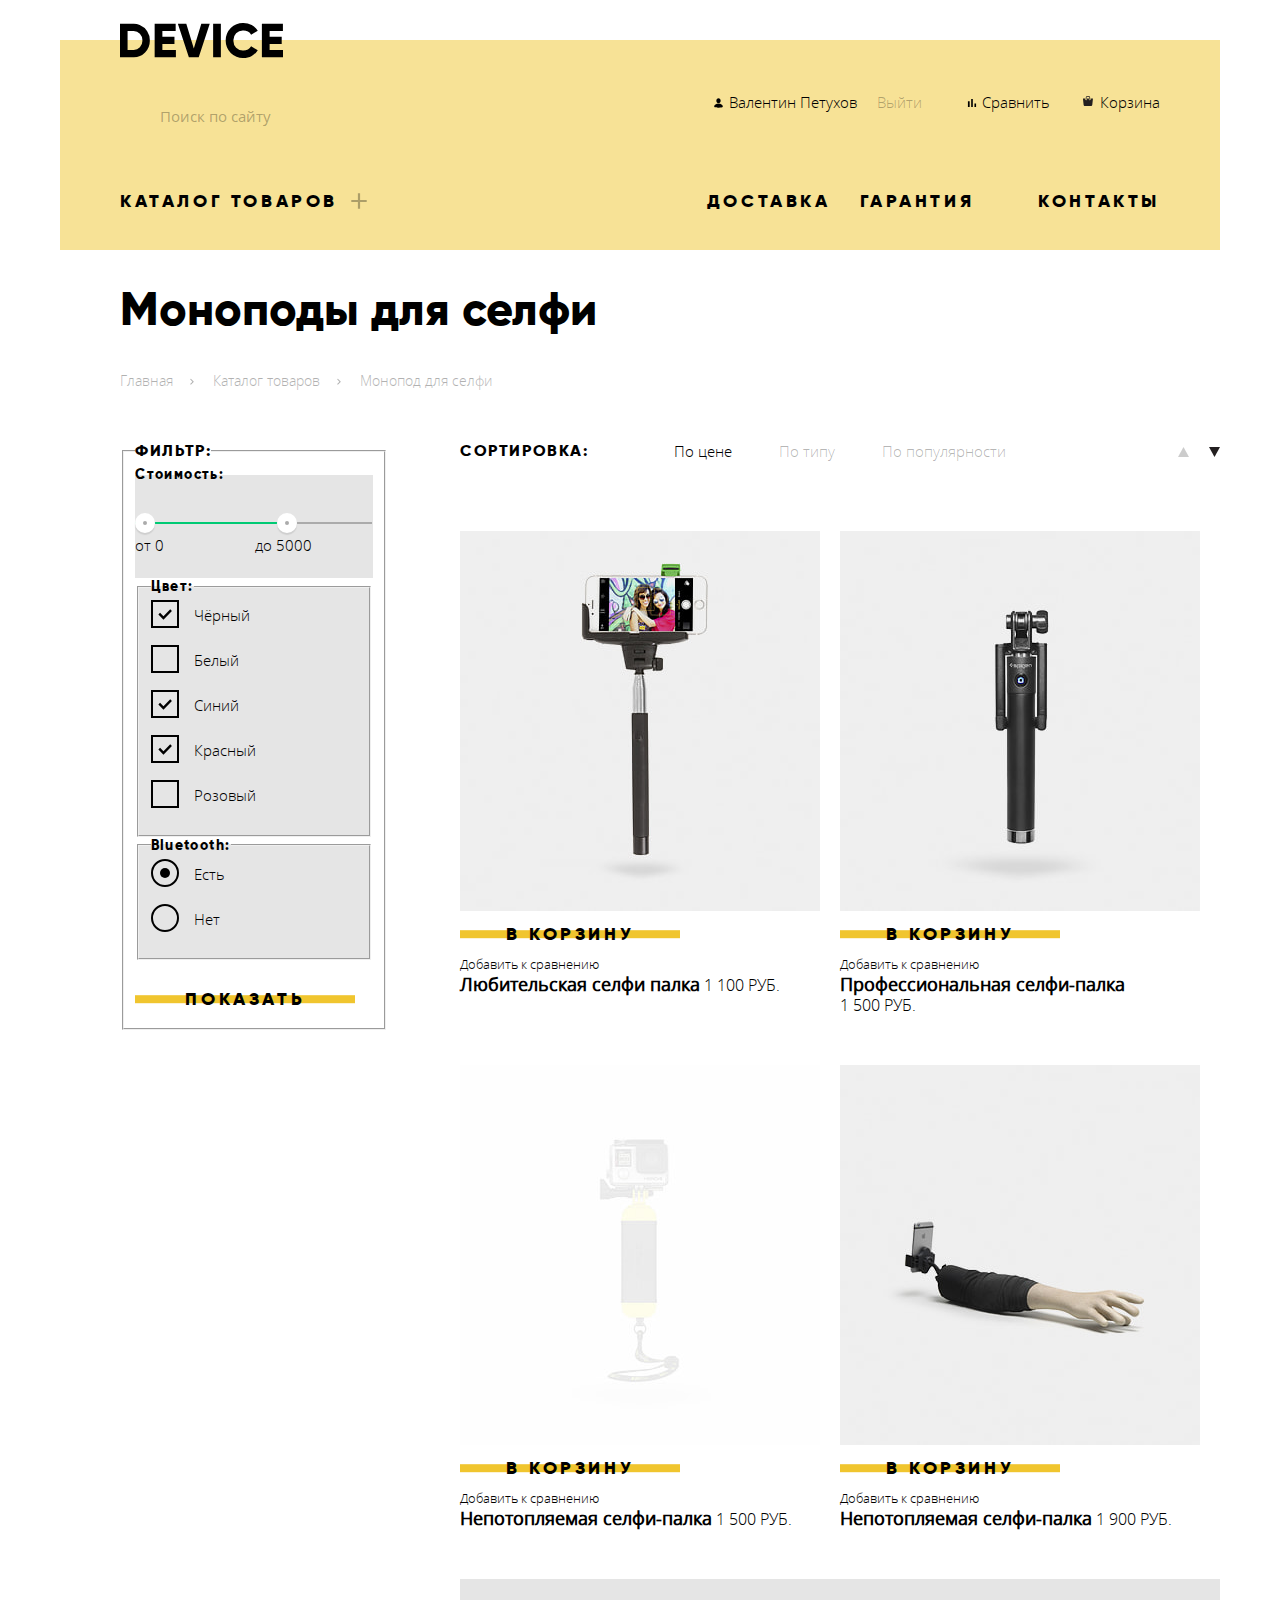
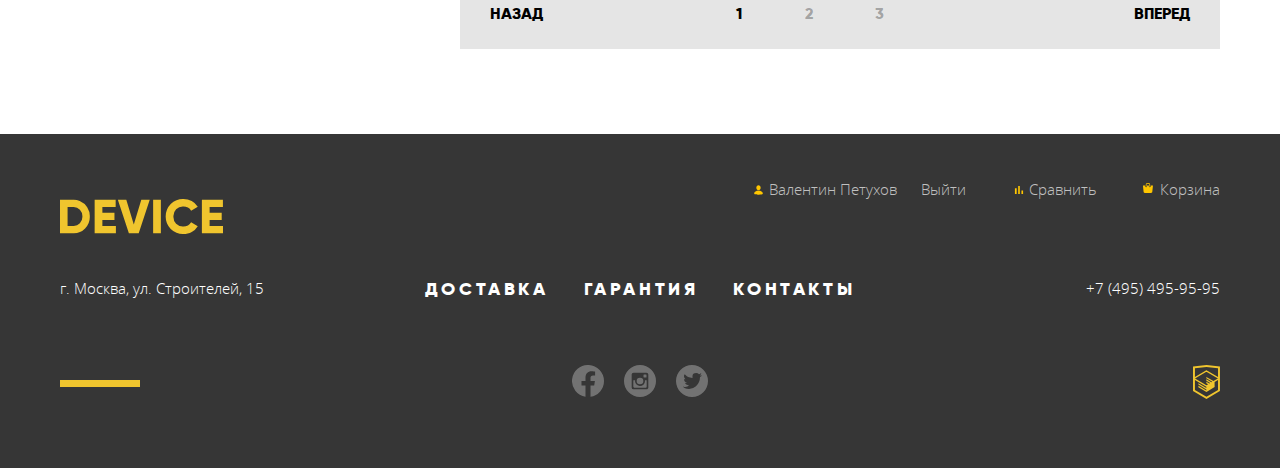
==== catalog.html @ c9b3797d "Добавлены классы для стилизации, в футер добавил имя пользователя" ====
<!DOCTYPE html>
<html class="page" lang="ru">
  <head>
    <meta charset="utf-8">
    <title>HTML Academy: Девайс</title>
    <link rel="icon" href="favicon.ico">
    <link rel="icon" href="img/icon/favicon.svg" type="image/x-icon">
    <link rel="stylesheet" href="css/normalize.css">
    <link rel="stylesheet" href="css/style.css">
  </head>
  <body class="page__body">
    <header class="page-header container">
      <nav class="main-nav__wrapper main-nav__wrapper--catalog">
        <a class="logo" href="index.html">
          <svg class="svg-logo" width="163" height="35" fill="none" xmlns="http://www.w3.org/2000/svg">
            <g clip-path="url(#clip0)">
              <path fill-rule="evenodd" clip-rule="evenodd" d="M-.15.7v33.6h13.53a15.72 15.72 0 0011.72-4.82 16.46 16.46 0 004.71-11.98A16.46 16.46 0 0019.75 1.88 15.72 15.72 0 0013.38.7H-.15zm7.73 26.21V8.09h5.8a8.65 8.65 0 016.5 2.57 9.4 9.4 0 012.5 6.84 9.4 9.4 0 01-2.5 6.84 8.64 8.64 0 01-6.5 2.57h-5.8zm34.8-5.95h12.08v-7.3H42.38V8.09h13.29V.7H34.65v33.6H55.9v-7.39H42.38v-5.95zM78.72 34.3L89.74.7H81.3l-7.5 24.72L66.3.7h-8.45l11.02 33.6h9.85zm14.4 0h7.74V.7h-7.73v33.6zm38.62-1.41a15.5 15.5 0 006.04-5.7l-6.67-3.83a7.48 7.48 0 01-3.16 3.02 9.87 9.87 0 01-4.67 1.1 9.6 9.6 0 01-7.17-2.73 9.91 9.91 0 01-2.69-7.25 9.93 9.93 0 012.69-7.25 9.6 9.6 0 017.17-2.74 9.9 9.9 0 014.64 1.08 7.59 7.59 0 013.2 3.05l6.66-3.84a15.87 15.87 0 00-6.09-5.69 17.42 17.42 0 00-8.4-2.08 17.12 17.12 0 00-17.6 17.47 17.12 17.12 0 0017.59 17.47c2.95.03 5.86-.69 8.46-2.08zm17.88-11.93h12.08v-7.3h-12.08V8.09h13.29V.7h-21.03v33.6h21.27v-7.39h-13.53v-5.95z" fill="#000"/>
            </g>
            <defs>
              <clipPath id="clip0">
                <path fill="#fff" d="M0 0h163v35H0z"/>
              </clipPath>
            </defs>
          </svg>
        </a>
        <div class="site-navigation">
          <div class="site-navigation__wrapper">
            <form class="search-form" action="https://echo.htmlacademy.ru" method="post">
              <label>
                <span class="visually-hidden">Поиск</span>
                <input class="search-form__input" type="search" name="search" placeholder="Поиск по&nbsp;сайту">
              </label>
              <button class="btn-search" type="submit">Найти</button>
            </form>
            <ul class="menu">
              <li class="menu__item">
                <a class="menu__link link-user" href="#">Валентин Петухов</a>
              </li>
              <li class="menu__item">
                <a class="menu__link link-out" href="#">Выйти</a>
              </li>
              <li class="menu__item">
                <a class="menu__link link-compare" href="#">Сравнить</a>
              </li>
              <li class="menu__item">
                <a class="menu__link link-cart" href="#">Корзина</a>
              </li>
            </ul>
          </div>
          <ul class="nav-menu">
            <li class="nav-menu__item">
              <a class="nav-menu__link link-catalog" href="#">Каталог товаров</a>
              <div class="catalog-menu__submenu">
                <ul class="catalog-menu">
                  <li class="catalog-menu__item">
                    <a class="catalog-menu__link" href="#">Вирутальная реальность</a>
                  </li>
                  <li class="catalog-menu__item">
                    <a class="catalog-menu__link" href="#">Моноподы для селфи</a>
                  </li>
                  <li class="catalog-menu__item">
                    <a class="catalog-menu__link" href="#">Экшн-камеры</a>
                  </li>
                </ul>
                <ul class="catalog-menu">
                  <li class="catalog-menu__item">
                    <a class="catalog-menu__link" href="#">Фитнес браслеты</a>
                  </li>
                  <li class="catalog-menu__item">
                    <a class="catalog-menu__link" href="#">Умные часы</a>
                  </li>
                </ul>
                <ul class="catalog-menu">
                  <li class="catalog-menu__item">
                    <a class="catalog-menu__link" href="#">Квадрокоптер</a>
                  </li>
                </ul>
              </div>
            </li>
            <li class="nav-menu__item">
              <a class="nav-menu__link" href="#">Доставка</a>
            </li>
            <li class="nav-menu__item">
              <a class="nav-menu__link link-guarantees" href="#">Гарантия</a>
            </li>
            <li class="nav-menu__item">
              <a class="nav-menu__link link-contact" href="#">Контакты</a>
            </li>
          </ul>
        </div>
      </nav>
    </header>

    <main class="container page__catalog">
      <h1 class="product-title">Моноподы для селфи</h1>
      <ul class="breadcrumbs">
          <li class="breadcrumbs__item">
            <a class="breadcrumbs__link" href="index.html">Главная</a>
          </li>
          <li class="breadcrumbs__item">
            <a class="breadcrumbs__link" href="#">Каталог товаров</a>
          </li>
          <li class="breadcrumbs__item">
            <a class="breadcrumbs__link breadcrumbs-current" href="#">Монопод для селфи</a>
          </li>
        </ul>
      <form class="filters" action="https://echo.htmlacademy.ru" method="post">
          <fieldset class="filter">
            <legend class="filter__title">Фильтр:</legend>
            <fieldset class="filter__cost">
              <legend class="filter__title-sort">Стоимость:</legend>
              <div class="range-filter">
                <div class="range-controls">
                  <div class="scale">
                    <div class="bar" style="width: 66%;margin-left: 0"></div>
                  </div>
                  <div class="toggle toggle-min" tabindex="0" style="left: 0"></div>
                  <div class="toggle toggle-max" tabindex="0" style="left: 60%"></div>
                </div>
                <div class="price-controls">
                  <label class="min-price">от 0</label>
                  <label class="max-price">до 5000</label>
                </div>
              </div>
            </fieldset>
            <fieldset class="filter__color">
              <legend class="filter__title-sort">Цвет:</legend>
              <p class="filter__item-list">
                <input class="visually-hidden filter-input-checkbox filter-input"
                type="checkbox" id="color1" name="black" checked>
                <label class="filter__item" for="color1">Чёрный</label>
              </p>
              <p class="filter__item-list">
                <input class="visually-hidden filter-input-checkbox filter-input"
                type="checkbox" id="color2" name="white">
                <label class="filter__item" for="color2">Белый</label>
              </p>
              <p class="filter__item-list">
                <input class="visually-hidden filter-input-checkbox filter-input"
                type="checkbox" id="color3" name="blue" checked>
                <label class="filter__item" for="color3">Синий</label>
              </p>
              <p class="filter__item-list">
                <input class="visually-hidden filter-input-checkbox filter-input"
                type="checkbox" id="color4" name="red" checked>
                <label class="filter__item" for="color4">Красный</label>
              </p>
              <p class="filter__item-list">
                <input class="visually-hidden filter-input-checkbox filter-input"
                type="checkbox" id="color5" name="pink">
                <label class="filter__item" for="color5">Розовый</label>
              </p>
            </fieldset>
            <fieldset class="filter__bt">
              <legend class="filter__title-sort">Bluetooth:</legend>
              <p class="filter__item-list">
                <input class="visually-hidden filter-input-radio filter-input"
                type="radio" id="b-yes" value="bluetooth-yes" name="filter-bluetooth" checked>
                <label class="filter__item" for="b-yes">Есть</label>
              </p>
              <p class="filter__item-list">
                <input class="visually-hidden filter-input-radio filter-input"
                type="radio" id="b-no" value="bluetooth-тщ" name="filter-bluetooth">
                <label class="filter__item" for="b-no">Нет</label>
              </p>
            </fieldset>
            <button class="link link--btn-filter" type="submit">Показать</button>
          </fieldset>
        </form>
      <section class="catalog__wrapper">
        <h2 class="visually-hidden">Список товаров моноподы для селфи</h2>
        <div class="sort-filter">
          <h2 class="filter__title">Сортировка:</h2>
          <div class="filter__item-sort">
            <a class="sort__item sort__item--active">По цене</a>
            <a class="sort__item sort__item--inactive" href="#">По типу</a>
            <a class="sort__item sort__item--inactive" href="#">По популярности</a>
          </div>
          <div class="sort-filter__arrow-nav">
            <a href="#" aria-label="По возрастанию">
              <svg class="arrow arrow-up arrow-disabled" xmlns="http://www.w3.org/2000/svg" width="11" height="10" viewBox="0 0 11 10">
                <path fill="#231F20" d="M5.5 10L0 0h11"/>
              </svg>
            </a>
            <a href="#" aria-label="По убыванию">
              <svg class="arrow arrow-down" xmlns="http://www.w3.org/2000/svg" width="11" height="10" viewBox="0 0 11 10">
                <path fill="#231F20" d="M5.5 10L0 0h11"/>
              </svg>
            </a>
          </div>
        </div>
        <ul class="catalog-list">
          <li class="catalog-list__item">
              <article class="product-card">
                <img class="product-card__img" src="img/product_1.jpg" width="360" height="380"
                     alt="Любительская селфи палка. 1100 руб.">
                <a class="link" href="#">В корзину</a>
                <a class="product-card__comparison" href="#">Добавить к сравнению</a>
                <a href="#">
                  <h3 class="product-card__name">Любительская селфи палка</h3>
                </a>
                <a class="product-card__price" href="#">1 100 руб.</a>
              </article>
            </li>
          <li class="catalog-list__item">
              <article class="product-card">
                <img class="product-card__img" src="img/product_2.jpg" width="360" height="380"
                     alt="Профессиональная селфи-палка. 1500 руб.">
                <a class="link" href="#">В корзину</a>
                <a class="product-card__comparison" href="#">Добавить к сравнению</a>
                <a href="#">
                  <h3 class="product-card__name">Профессиональная селфи-палка</h3>
                </a>
                <a class="product-card__price" href="#">1 500 руб.</a>
              </article>
            </li>
          <li class="catalog-list__item">
              <article class="product-card">
                <img class="product-card__img" src="img/product_3.jpg" width="360" height="380"
                     alt="Непотопляемая селфи-палка. 1500 руб.">
                <a class="link" href="#">В корзину</a>
                <a class="product-card__comparison" href="#">Добавить к сравнению</a>
                <a href="#">
                  <h3 class="product-card__name">Непотопляемая селфи-палка</h3>
                </a>
                <a class="product-card__price" href="#">1 500 руб.</a>
              </article>
            </li>
          <li class="catalog-list__item">
              <article class="product-card">
                <img class="product-card__img" src="img/product_4.jpg" width="360" height="380"
                     alt="Селфи-палка &laquo;Следуй за мной&raquo;. 1900 руб.">
                <a class="link" href="#">В корзину</a>
                <a class="product-card__comparison" href="#">Добавить к сравнению</a>
                <a href="#">
                  <h3 class="product-card__name">Непотопляемая селфи-палка</h3>
                </a>
                <a class="product-card__price" href="#">1 900 руб.</a>
              </article>
            </li>
        </ul>
        <ul class="pagination">
          <li class="pagination__item">
            <a class="pagination__link link__back" href="#">Назад</a>
          </li>
          <li class="pagination__item">
            <a class="pagination__link link__number link__number--active">1</a>
          </li>
          <li class="pagination__item">
            <a class="pagination__link link__number" href="#">2</a>
          </li>
          <li class="pagination__item">
            <a class="pagination__link link__number" href="#">3</a>
          </li>
          <li class="pagination__item">
            <a class="pagination__link link__next" href="#">Вперед</a>
          </li>
        </ul>
      </section>
    </main>

    <footer class="page__footer">
      <div class="container">
        <div class="page__footer--wrapper">
          <ul class="menu menu--low">
            <li class="menu__item menu__item--low">
              <a class="menu__link menu__link--low menu__link--low-enter" href="#">Валентин Петухов</a>
            </li>
            <li class="menu__item menu__item--low">
              <a class="menu__link menu__link--low" href="#">Выйти</a>
            </li>
            <li class="menu__item menu__item--low">
              <a class="menu__link menu__link--low menu__link--low-compare" href="#">Сравнить</a>
            </li>
            <li class="menu__item menu__item--low">
              <a class="menu__link menu__link--low menu__link--low-cart" href="#">Корзина</a>
            </li>
          </ul>
          <a class="logo logo--footer">
            <svg width="163" height="35" fill="none" xmlns="http://www.w3.org/2000/svg">
              <g clip-path="url(#clip1)">
                <path fill-rule="evenodd" clip-rule="evenodd" d="M-.15.7v33.6h13.53a15.72 15.72 0 0011.72-4.82 16.46 16.46 0 004.71-11.98A16.46 16.46 0 0019.75 1.88 15.72 15.72 0 0013.38.7H-.15zm7.73 26.21V8.09h5.8a8.65 8.65 0 016.5 2.57 9.4 9.4 0 012.5 6.84 9.4 9.4 0 01-2.5 6.84 8.64 8.64 0 01-6.5 2.57h-5.8zm34.8-5.95h12.08v-7.3H42.38V8.09h13.29V.7H34.65v33.6H55.9v-7.39H42.38v-5.95zM78.72 34.3L89.74.7H81.3l-7.5 24.72L66.3.7h-8.45l11.02 33.6h9.85zm14.4 0h7.74V.7h-7.73v33.6zm38.62-1.41a15.5 15.5 0 006.04-5.7l-6.67-3.83a7.48 7.48 0 01-3.16 3.02 9.87 9.87 0 01-4.67 1.1 9.6 9.6 0 01-7.17-2.73 9.91 9.91 0 01-2.69-7.25 9.93 9.93 0 012.69-7.25 9.6 9.6 0 017.17-2.74 9.9 9.9 0 014.64 1.08 7.59 7.59 0 013.2 3.05l6.66-3.84a15.87 15.87 0 00-6.09-5.69 17.42 17.42 0 00-8.4-2.08 17.12 17.12 0 00-17.6 17.47 17.12 17.12 0 0017.59 17.47c2.95.03 5.86-.69 8.46-2.08zm17.88-11.93h12.08v-7.3h-12.08V8.09h13.29V.7h-21.03v33.6h21.27v-7.39h-13.53v-5.95z" fill="#F0C52E"/>
              </g>
              <defs>
                <clipPath id="clip1">
                  <path fill="#fff" d="M0 0h163v35H0z"/>
                </clipPath>
              </defs>
            </svg>
          </a>
          <p class="address-footer">г. Москва, ул. Строителей, 15</p>
          <ul class="nav-menu nav-menu--low">
            <li class="nav-menu__item nav-menu__item--low">
              <a class="nav-menu__link nav-menu__link--low" href="#">Доставка</a>
            </li>
            <li class="nav-menu__item nav-menu__item--low">
              <a class="nav-menu__link nav-menu__link--low" href="#">Гарантия</a>
            </li>
            <li class="nav-menu__item nav-menu__item--low">
              <a class="nav-menu__link nav-menu__link--low" href="#">Контакты</a>
            </li>
          </ul>
          <a class="tel-number" href="tel:+74954959595">+7 (495) 495-95-95</a>
          <svg class="line" width="80" height="7" fill="none" xmlns="http://www.w3.org/2000/svg">
            <path fill="#F0C52E" d="M0 0h80v7H0z"/></svg>
          <ul class="social">
            <li class="social__item">
              <a class="social__link social_link--facebook" href="#">
                <svg class="svg-social" width="32" height="32" fill="none" xmlns="http://www.w3.org/2000/svg">
                  <path d="M32 16a16 16 0 10-18.5 15.8V20.6h-4V16h4v-3.5c0-4 2.4-6.3 6-6.3 1.8 0 3.6.4 3.6.4v3.9h-2c-2 0-2.6 1.2-2.6 2.5v3h4.4l-.7 4.6h-3.7v11.2A16 16 0 0032 16z" fill="#fff" fill-opacity=".3"/>
                </svg>
                <span class="visually-hidden">Фейсбук</span>
              </a>
            </li>
            <li class="social__item">
              <a class="social__link social_link--instagram" href="#">
                <svg class="svg-social" width="32" height="32" fill="none" xmlns="http://www.w3.org/2000/svg">
                  <path d="M21 16a5 5 0 11-9.92-.83H9.33v6.66c0 .46.38.84.84.84h11.66a.84.84 0 00.84-.84v-6.66h-1.75c.05.27.08.54.08.83zm-5 3.33a3.33 3.33 0 100-6.66 3.33 3.33 0 000 6.66zm4-6.83h2a.5.5 0 00.5-.5v-2a.5.5 0 00-.5-.5h-2a.5.5 0 00-.5.5v2c0 .28.23.5.5.5zM16 0a16 16 0 100 32 16 16 0 000-32zm8.33 22.48c0 1.02-.83 1.85-1.85 1.85H9.52a1.86 1.86 0 01-1.85-1.85V9.52c0-1.02.83-1.85 1.85-1.85h12.96c1.02 0 1.85.83 1.85 1.85v12.96z" fill="#fff" fill-opacity=".3"/>
                </svg>
                <span class="visually-hidden">Инстаграм</span>
              </a>
            </li>
            <li class="social__item">
              <a class="social__link social_link--vkontakte" href="#">
                <svg class="svg-social" width="32" height="32" fill="none" xmlns="http://www.w3.org/2000/svg">
                  <path d="M16 32a15.7 15.7 0 01-6.22-1.27 16.02 16.02 0 01-5.1-3.4 16.02 16.02 0 01-3.41-5.11A15.7 15.7 0 010 16c0-2.17.42-4.24 1.27-6.22a16.02 16.02 0 013.4-5.1 16.02 16.02 0 015.11-3.41A15.7 15.7 0 0116 0c2.17 0 4.24.42 6.22 1.27 1.98.84 3.68 1.97 5.1 3.4a16.02 16.02 0 013.41 5.11A15.7 15.7 0 0132 16c0 2.17-.42 4.24-1.27 6.22a16.02 16.02 0 01-3.4 5.1 16.02 16.02 0 01-5.11 3.41A15.7 15.7 0 0116 32zm9.4-24c-.12.06-.3.18-.56.34l-.6.41-.58.31-.66.22A3.68 3.68 0 0020.16 8c-2.44 0-3.66 1.02-3.66 3.06v1.85c-3.35-.17-5.93-1.4-7.72-3.7A2.52 2.52 0 008 11c0 1.38.51 2.42 1.53 3.13-.12 0-.3 0-.53.03-.23.02-.41.02-.55 0A1.57 1.57 0 018 14c0 .96.26 1.76.77 2.4a3.53 3.53 0 002.1 1.23c-.2.25-.5.37-.87.37-.33 0-.63-.1-.88-.28 0 .81.4 1.44 1.18 1.89.78.45 1.66.68 2.64.7-.38.57-.92.99-1.64 1.27-.72.28-1.49.42-2.3.42-.3 0-.7-.07-1.2-.22l-.8-.22c.33.67 1.02 1.24 2.05 1.72 1.03.48 2.34.72 3.92.72a10.3 10.3 0 007-2.69A13.08 13.08 0 0024 12c0-.04.13-.13.38-.27.25-.13.54-.31.87-.54.33-.23.58-.47.75-.72-1.13 0-1.88.02-2.25.06.73-.44 1.28-1.28 1.66-2.53z" fill="#fff" fill-opacity=".3"/>
                </svg>
                <span class="visually-hidden">Вконтакте</span>
              </a>
            </li>
          </ul>
          <p class="copyright">
            <a class="copyright__link" href="https://htmlacademy.ru/intensive/htmlcss">
              <svg width="27" height="34" fill="none" xmlns="http://www.w3.org/2000/svg">
                <g clip-path="url(#clip2)">
                  <path d="M13.62.02L13.47 0 0 1.4V26l13.47 8 13.43-7.97.05-.02V1.4L13.62 0zm11.4 12.07L13.49 5.33v-.1l-.08.05-.1-.06v.1L1.94 12.1V3.14l11.54-1.21 11.55 1.2v8.96zM13.4 6.78l11.52 6.7-4.48 2.63-7.09-4.21-.01 1.4 5.9 3.51-.86.5-5.03-2.98-.01 1.42L17.16 18l-.78.53-3.03-1.79-.01 1.41 1.85 1.1-1.8 1.07-11.36-6.73 11.38-6.82zM1.93 15.09l11.4 6.77.02 1.04-7.94-4.71-.02 1.4 7.98 4.8.02 1.06-7.97-4.72-.01 1.4 8.02 4.82.04.02 8.15-4.86-.02-5.16 3.42-2.03v10l-11.55 6.85L1.93 24.9V15.1z" fill="#F0C52E"/>
                </g>
                <defs>
                  <clipPath id="clip2">
                    <path fill="#fff" d="M0 0h26.94v34H0z"/>
                  </clipPath>
                </defs>
              </svg>
            </a>
          </p>
        </div>
      </div>
    </footer>
  </body>
</html>
---- css/style.css ----
:root {
  --basic-black: #000000;
  --basic-black-06: rgba(0, 0, 0, 0.6);
  --basic-black-04: rgba(0, 0, 0, 0.4);
  --basic-black-03: rgba(0, 0, 0, 0.3);
  --basic-black-02: rgba(0, 0, 0, 0.2);
  --basic-black-01: rgba(0, 0, 0, 0.1);
  --basic-black-025: rgba(0, 0, 0, 0.25);
  --basic-dark: #363636;
  --basic-white: #FFFFFF;
  --basic-white-07: rgba(255, 255, 255, 0.7);
  --basic-white-06: rgba(255, 255, 255, 0.6);
  --basic-white-03: rgba(255, 255, 255, 0.3);
  --basic-grey: #464646;
  --basic-grey-shadow: #DCDCDC;
  --basic-grey-hover: #D9D9D9;
  --basic-grey-disable: #A6A6A6;
  --basic-half-grey: #7E7E7E;
  --basic-grey-light: #E5E5E5;
  --special-yellow: #F7E296;
  --special-yellow-dark: #F0C52E;
  --special-yellow-light: #7E296;
  --special-green: #91C92F;
  --special-grey: #f6dada;
  --bar: #00ca74;
  --toggle-bg: #ababab;
  --toggle-shadow: #cfcfcf;
}

/** { background-color: rgba(255,0,0,.2); }*/
/** * { background-color: rgba(0,255,0,.2); }*/
/** * * { background-color: rgba(0,0,255,.2); }*/
/** * * * { background-color: rgba(255,0,255,.2); }*/
/** * * * * { background-color: rgba(0,255,255,.2); }*/
/** * * * * * { background-color: rgba(255,255,0,.2); }*/
/** * * * * * * { background-color: rgba(255,0,0,.2); }*/
/** * * * * * * * { background-color: rgba(0,255,0,.2); }*/
/** * * * * * * * * { background-color: rgba(0,0,255,.2); }*/

@font-face {
  font-family: "Gilroy";
  src: local("../fonts/gilroyextrabold.woff2"),
  local("../fonts/gilroyextrabold.woff2"),
  url("../fonts/gilroyextrabold.woff2") format("woff2"),
  url("../fonts/gilroyextrabold.woff") format("woff");
  font-weight: 900;
  font-style: normal;
}

@font-face {
  font-family: "Gilroy";
  src: local("../fonts/gilroyLight.woff2"),
  local("../fonts/gilroyex.woff2"),
  url("../fonts/gilroyLight.woff2") format("woff2"),
  url("../fonts/gilroyLight.woff") format("woff");
  font-weight: normal;
  font-style: normal;
}

@font-face {
  font-family: "Open Sans";
  src: local("../fonts/opensans.woff2"),
  local("../fonts/opensans.woff2"),
  url("../fonts/opensans.woff2") format("woff2"),
  url("../fonts/opensans.woff") format("woff");
  font-weight: normal;
  font-style: normal;
}

@font-face {
  font-family: "Open Sans";
  src: local("../fonts/opensanslight.woff2"),
  local("../fonts/opensanslight.woff2"),
  url("../fonts/opensanslight.woff2") format("woff2"),
  url("../fonts/opensanslight.woff") format("woff");
  font-weight: 100;
  font-style: normal;
}

.visually-hidden {
  position: absolute;
  clip: rect(0 0 0 0);
  width: 1px;
  height: 1px;
  margin: -1px;
}

a {
  text-decoration: none;
  color: var(--basic-black);
  display: inline-block;
}

img {
  max-width: 100%;
  height: auto;
}

.page__body {
  min-width: 1160px;
  margin: 0;
  padding: 0;
  font-family: "Open Sans", Arial, sans-serif;
  font-weight: 100;
  font-size: 15px;
  line-height: 20px;
  text-transform: uppercase;
  color: var(--basic-black);
  background-color: var(--basic-white);

  min-height: 100%;
  display: grid;
  grid-template-rows: min-content 1fr min-content;
  align-content: start;
}

.container {
  width: 1160px;
  margin: 0 auto;
  padding: 0 20px;
}

.site-navigation__wrapper {
  display: flex;
  justify-content: space-between;
  flex-wrap: wrap;
  margin-top: 30px;
  margin-bottom: 50px;
}

/*Поисковая строка*/

.search-form__input::-webkit-input-placeholder {
  color: var(--basic-black-03);
}

.search-form__input::-moz-placeholder {
  color: var(--basic-black-03);
}

.search-form__input:-moz-placeholder {
  color: var(--basic-black-03);
}

.search-form__input:-ms-input-placeholder {
  color: var(--basic-black-03);
}

.search-form__input:hover::-webkit-input-placeholder {
  color: var(--basic-black-06);
}

.search-form__input:hover::-moz-placeholder {
  color: var(--basic-black-06);
}

.search-form__input:hover:-moz-placeholder {
  color: var(--basic-black-06);
}

.search-form__input:hover:-ms-input-placeholder {
  color: var(--basic-black-06);
}

.search-form__input:focus::-webkit-input-placeholder {
  color: var(--basic-black);
}

.search-form__input:focus::-moz-placeholder {
  color: var(--basic-black);
}

.search-form__input:focus:-moz-placeholder {
  color: var(--basic-black);
}

.search-form__input:focus:-ms-input-placeholder {
  color: var(--basic-black);
}

.search-form__input {
  box-sizing: border-box;
  position: relative;
  padding: 14px 14px 14px 40px;
  width: 410px;
  border: none;
  color: var(--basic-black);
  background-color: var(--special-yellow);
  line-height: 20px;
}

.search-form__input:hover {
  border-bottom: 2px solid var(--basic-black);
  margin-bottom: -2px;
  margin-right: -2px;
}

.search-form:hover .btn-search {
  visibility: visible;
}

/*тут должна быть иконка лупы*/
/*.::before {*/
/*  content: "";*/
/*  position: absolute;*/
/*  top: 0;*/
/*  left: 0;*/
/*  width: 16px;*/
/*  height: 16px;*/
/*  background-image: url("../img/icon/icon_search.svg");*/
/*  background-repeat: no-repeat;*/
/*}*/

.btn-search {
  visibility: hidden;
  background-color: var(--special-yellow);
  outline: 2px solid var(--basic-black);
  border: none;
  margin: 0;
  padding: 0;
  width: 84px;
  height: 46px;
  text-transform: inherit;
}

.btn-search:hover,
.btn-search:focus {
  background-color: var(--basic-black);
  color: var(--basic-white);
}

.btn-search:active {
  color: var(--basic-white-03);
}


.main-nav__wrapper {
  position: relative;
  background-color: var(--special-yellow);
  margin-top: 40px;
  padding: 0 60px;
  height: 300px;
}

.main-nav__wrapper--catalog {
  height: 210px;
}

.menu {
  display: flex;
  flex-wrap: wrap;
}

.nav-menu {
  display: flex;
  justify-content: space-between;
  flex-wrap: wrap;
}


.menu,
.nav-menu,
.catalog-menu,
.slider__list,
.delivery-company,
.catalog__list,
.social,
.breadcrumbs,
.catalog-list,
.pagination,
.slide-service__list,
.popular-product__list {
  list-style: none;
  padding: 0;
  margin: 0;
}

.menu,
.catalog-menu,
.slide__title,
.slide__description,
.catalog__list,
.slide-service__title,
.slide-service__description,
.characteristics__column--description,
.about-us__title,
.contacts__title,
.about-us__description,
.contacts__description,
.menu__link--low,
.address-footer,
.tel-number,
.product-title,
.breadcrumbs__link,
.filter__title-sort,
.filter__item,
.product-card__comparison,
.product-card__name {
  text-transform: none;
}

.nav-menu,
.slide__number,
.slide__title,
.product-title,
.link,
.characteristics,
.catalog__list,
.slide-service__title,
.about-us__title,
.contacts__title,
.delivery-company,
.filter__title,
.filter__title-sort,
.pagination {
  font-family: "Gilroy", Arial, sans-serif;
}

.nav-menu,
.slide__number,
.product-card__name,
.link,
.pagination__link,
.slide__title,
.product-title,
.filter__title-sort,
.filter__title,
.delivery-company,
.about-us__title,
.contacts__title,
.slide-service__title,
.catalog__list {
  font-weight: 900;
}

.nav-menu,
.link,
.catalog__list,
.product-card__name {
  font-size: 18px;
}

.slide__title,
.slide__description,
.about-us__title,
.about-us__description,
.delivery-company,
.contacts__title,
.contacts__description,
.address-footer,
.copyright,
.filter__item-list,
.filter__title,
.product-card__name {
  margin: 0;
}

.slide__title {
  padding-top: 47px;
}

.slide__description {
  padding-top: 30px;
  padding-bottom: 60px;
}
.about-us__title,
.contacts__title {
  padding-top: 50px;
  padding-bottom: 50px;
}

.about-us__description {
  padding-bottom: 40px;
}


.product-card__price,
.delivery-company,
.filter__title,
.pagination__link {
  font-size: 16px;
}

.breadcrumbs__link,
.filter__title-sort {
  font-size: 14px;
}

.catalog-menu {
  font-family: "Open Sans", Arial, sans-serif;
  font-weight: 100;
  font-size: 15px;
}

.slide__number {
  font-size: 179px;
  line-height: 219px;
}

.slide__title,
.product-title {
  font-size: 47px;
  line-height: 57px;
}

.link {
  position: relative;
  display: block;
  width: 220px;
  margin: 0;
  padding: 8px 0;
  overflow: hidden;
  transition: 1s all ease;
  text-transform: uppercase;
  text-align: center;
}

.link:active {
  color: var(--basic-black-03);
}

.link::before {
  content: "";
  position: absolute;
  width: 100%;
  height: 20%;
  background-color: var(--special-yellow-dark);
  top: 50%;
  left: 50%;
  transform: translate(-50%,-50%);
  z-index: -1;
  transition: all 0.6s ease;
}

.link:hover::before {
  height: 100%;
}

/*Слайдер*/

.slider {
  position: relative;
  margin-top: -82px;
}

.slider__item {
  position: relative;
  width: 1024px;
  height: 506px;
  margin: 0 auto;
}

.slider__list::before {
  content: "";
  position: absolute;
  top: -20px;
  right: 40px;
  width: 182px;
  height: 170px;
  background-image: url("../img/icon/01.svg");
  background-repeat: no-repeat;
}

.slider_two {
  display: none;
}

.slider_three {
  display: none;
}

.slide__product {
  display: grid;
  grid-template-columns: 1fr 1fr;
}

.slide__controls {
  position: absolute;
  right: 101px;
  bottom: 157px;
  z-index: 20;
  display: flex;
  width: 72px;
  justify-content: space-between;
}

.slide__controls-btn {
  position: relative;
  padding: 0;
  width: 14px;
  height: 14px;
  border: 1px solid var(--basic-black);
  box-sizing: border-box;
  border-radius: 50%;
  background-color: var(--basic-white);
  cursor: pointer;
}

.slide__controls-btn:hover {

  transform: scale(1.1);
}

.slide__controls_active:before {
  content: "";
  position: absolute;
  top: 2px;
  left: 2px;
  width: 6px;
  height: 6px;
  padding: 0;
  background-color: var(--basic-white);
  border: 1px solid var(--basic-black);
  border-radius: 50%;
}

.characteristics {
  font-weight: normal;
  margin-top: 60px;
}

.characteristics__column {
  text-transform: lowercase;
  padding-right: 60px;
  font-size: 36px;
  line-height: 41px;
}

.characteristics__column:last-child {
  text-transform: capitalize;
  padding-right: 0;
}

.characteristics__column--description {
  padding-top: 15px;
}

.characteristics__column--description,
.product-card__comparison {
  font-size: 13px;
  font-weight: 300;
}

.about-us__title,
.contacts__title,
.slide-service__title {
  font-size: 47px;
  line-height: 58px;
}

.svg-logo {
  margin-top: -17px;
}

.menu__link,
.nav-menu__link {
  position: relative;
  display: block;
  color: var(--basic-black);
}

.link,
.nav-menu__link,
.slide-service__title,
.about-us__title,
.contacts__title {
  letter-spacing: 0.2em;
}

.filter__title,
.filter__title-sort {
  letter-spacing: 0.1em;
}

.menu__link:hover,
.nav-menu__link:hover {
  color: var(--basic-black-06);
  transition: color .2s ease-out;
}

.menu__link:focus,
.link-enter:focus::before,
.link-compare:focus::before,
.link-cart:focus::before {
  color: var(--basic-black-03);
  transition: color .2s ease-out;
}

.link-enter:hover::before,
.link-compare:hover::before,
.link-cart:hover::before,
.logo:hover,
.catalog-menu__link:hover,
.menu__link--low-enter:hover::before,
.menu__link--low-compare:hover::before,
.menu__link--low-cart:hover::before {
  opacity: 0.6;
  transition: opacity .5s ease-out;
}

.logo:active,
.nav-menu__link:active,
.catalog-menu__link:active,
.menu__link--low-enter:active::before,
.menu__link--low-compare:active::before,
.menu__link--low-cart:active::before {
  opacity: 0.3;
  transition: opacity .5s ease-out;
}

.link-enter {
  margin-right: 213px;
}

.link-user {
  margin-right: 20px;
}

.link-out {
  margin-right: 60px;
  color: var(--basic-black-03);
}

.link-cart {
  margin-left: 50px;
}

.link-user::before,
.link-enter::before,
.link-compare::before,
.link-cart::before,
.menu__link--low-enter::before,
.menu__link--low-compare::before,
.menu__link--low-cart::before {
  content: "";
  position: absolute;
  top: 4px;
  left: -17px;
  width: 13px;
  height: 14px;
  background-repeat: no-repeat;
  background-position: 0 0;
}

.link-enter::before,
.link-user::before {
  background-image: url("../img/icon/icon_user.svg");
}

.link-compare::before {
  background-image: url("../img/icon/icon_chart.svg");
}

.link-cart::before {
  background-image: url("../img/icon/icon_cart.svg");
}

.menu__link--low-enter::before {
  background-image: url("../img/icon/icon_user_yellow.svg");
}

.menu__link--low-compare::before {
  background-image: url("../img/icon/icon_chart_yellow.svg");
}

.menu__link--low-cart::before {
  background-image: url("../img/icon/icon_cart_yellow.svg");
}

.link-catalog::after {
  content: "";
  position: absolute;
  top: 0;
  right: 335px;
  width: 20px;
  height: 20px;
  background-image: url("../img/icon/icon_plus.svg");
  background-repeat: no-repeat;
  background-position: 0 0;
}

.link-contact {
  margin-left: 60px;
}

.link-guarantees {
  margin-left: 25px;
}

.menu__item--low:first-child {
  margin-right: 24px;
}

.catalog-menu__submenu {
  display: flex;
  margin-top: 18px;
}

.catalog-menu {
  margin-right: 61px;
}

.catalog-menu__item {
  margin-bottom: 20px;
}

.nav-menu__item:first-child {
  position: relative;
  display: inline-block;
}

.nav-menu__item:first-child:hover .catalog-menu__submenu {
  visibility: visible;
  /*хз как сделать не могу додуматься*/
  /*content: "";*/
  /*position: absolute;*/
  /*top: 20px;*/
  /*left: -60px;*/
  /*width: 1160px;*/
  /*height: 146px;*/
  /*background-color: var(--special-yellow);*/
}

.nav-menu__item:first-child:hover .slider {
  z-index: 1;
}

.catalog-menu__submenu {
  visibility: hidden;
}

.breadcrumbs__link {
  opacity: 0.3;
}

.slide-service__description {
  line-height: 30px;
}

.about-us__description,
.contacts__description,
.delivery-company {
  line-height: 28px;
}

.catalog__list,
.nav-menu,
.product-card__name,
.link {
  line-height: 22px;
}

.product-card__comparison,
.product-card__price {
  line-height: 18px;
}

.filter__title-sort {
  line-height: 17px;
}

.filter__cost,
.filter__color,
.filter__bt,
.pagination {
  background-color: var(--basic-grey-light);
}

.filter__cost {
  margin: 0;
  padding: 0;
  border: none;
}

.range-filter {
  width: 237px;
}

.range-controls {
  position: relative;
  height: 41px;
  margin-bottom: 15px;
  padding-top: 39px;
  background-color: var(--basic-grey-light);
}

.range-controls .scale {
  height: 2px;
  background: var(--basic-black-025);
}

.range-controls .bar {
  width: 70%;
  height: 2px;
  background: var(--bar);
}

.range-controls .toggle {
  position: absolute;
  top: 30px;
  left: 0;
  width: 4px;
  height: 4px;
  padding: 0;
  border: 8px solid var(--basic-white);
  background-color: var(--toggle-bg);
  border-radius: 50%;
  box-shadow: 0 2px 1px 0 var(--toggle-shadow);
  cursor: pointer;
}

.range-controls .toggle-min {
  left: 10px;
}

.range-controls .toggle-max {
  left: 170px;
}

.price-controls {
  position: relative;
}
.price-controls .min-price,
.price-controls .max-price {
  position: absolute;
  top: -43px;
}

.price-controls .max-price {
  left: 120px;
}

.link--btn-filter {
  margin-top: 20px;
  border: none;
  background-color: var(--special-yellow-light);
}

/*.slide__number,*/
.address-footer,
.tel-number,
.nav-menu__link--low {
  color: var(--basic-white);
}

.catalog {
  margin-top: 95px;
}

.catalog__list {
  display: grid;
  grid-template-columns: 1fr 1fr 1fr 1fr 1fr 1fr;
  grid-gap: 40px;
}

.catalog-item__img {
  width: 160px;
  height: 160px;
  background-color: var(--special-yellow);
  transition: .5s ease-in;
}

.catalog__item {
  position: relative;
  display: grid;
  grid-gap: 38px;
}

.catalog-item__img:hover {
  background-color: var(--special-yellow-dark);
  transition: .5s  ease-out;
}
.catalog-1::before,
.catalog-2::before,
.catalog-3::before,
.catalog-4::before,
.catalog-5::before,
.catalog-6::before {
  content: "";
  position: absolute;
  background-repeat: no-repeat;
  background-position: 0 0;
}

.catalog-1::before {
  top: 21%;
  left: 20%;
  width: 97px;
  height: 55px;
  background-image: url("../img/icon/icon_catalog_1.svg");
}

.catalog-2::before {
  top: 10%;
  left: 23%;
  width: 86px;
  height: 117px;
  background-image: url("../img/icon/icon_catalog_2.svg");
}

.catalog-3::before {
  top: 15%;
  left: 30%;
  width: 71px;
  height: 87px;
  background-image: url("../img/icon/icon_catalog_3.svg");
}

.catalog-4::before {
  top: 20%;
  left: 16%;
  width: 107px;
  height: 65px;
  background-image: url("../img/icon/icon_catalog_4.svg");
}

.catalog-5::before {
  top: 13%;
  left: 33%;
  width: 56px;
  height: 98px;
  background-image: url("../img/icon/icon_catalog_5.svg");
}

.catalog-6::before {
  top: 20%;
  left: 9%;
  width: 132px;
  height: 69px;
  background-image: url("../img/icon/icon_catalog_6.svg");
}

.catalog-1:active::before,
.catalog-2:active::before,
.catalog-3:active::before,
.catalog-4:active::before,
.catalog-5:active::before,
.catalog-6:active::before,
.catalog__link:active {
  opacity: 0.3;
}

.catalog__link {
  letter-spacing: 0.05em;
}

.page {
  height: 100%;
}

.services {
  position: relative;
  height: 400px;
  margin-top: 50px;
  z-index: 2;
  overflow: hidden;
}

.services::before {
  content: "";
  position: absolute;
  display: block;
  bottom: 0;
  left: 0;
  width: 100%;
  height: 68%;
  background-color: var(--basic-grey-light);
  z-index: -1;
}

.slider-service {
  display: grid;
  grid-template-columns: 1fr 2fr;
  height: 400px;
}

.slide-service__list {
  position: relative;
  display: flex;
  flex-direction: column;
  justify-content: center;
}

.slide-service__item {
  padding-bottom: 20px;
}

.link--service {
  max-width: 160px;
}

.link--active {
  color: var(--special-yellow);
  background-color: var(--basic-black);
  min-width: 271px;
  padding: 8px 0 8px 19px;
  text-align: left;
}

.slide-service__list::before {
  content: "";
  position: absolute;
  top: 15px;
  left: 290px;
  width: 7px;
  height: 320px;
  background-image: url("../img/icon/icon_line_black.svg");
  background-repeat: no-repeat;
  background-position: 0 0;
}

.slide-service__title {
  margin: 0;
  padding: 0;
}

.slide-service {
  display: flex;
  flex-direction: column;
  justify-content: space-evenly;
  background-position: right;
  background-repeat: no-repeat;
}

.slide-service__description {
  margin-top: -53px;
}

.slide-service_one {
  background-image: url("../img/icon/servie_icon_delivery.svg");
}

.slide-service_two {
  background-image: url("../img/icon/service_icon_warranty.svg");
}

.slide-service_three {
  background-image: url("../img/icon/service_icon_credit.svg");
}

.popular-product {
  margin-top: 90px;
  margin-bottom: 90px;
}

.popular-product__list {
  display: grid;
  grid-template-columns: 1fr 1fr 1fr 1fr;
  grid-gap: 40px;
}
.popular-product__img {
  opacity: 0.1;
}

.popular-product__img:hover {
  opacity: 1;
}

.info-block {
  display: grid;
  grid-template-columns: 1fr 1fr;
  grid-gap: 90px;
}
.about-us,
.contacts {
  position: relative;
}

.contacts::before,
.about-us::before {
  position: absolute;
  content: "";
  top: 0;
  left: 0;
  width: 80px;
  height: 7px;
  background-image: url("../img/icon/icon_line.svg");
  background-repeat: no-repeat;
}

.delivery-company {
  padding-bottom: 80px;
}

.delivery-company__item {
  position: relative;
  margin-top: 20px;
  margin-left: 34px;
  font-weight: 800
}

.delivery-company__item::before {
  content: "";
  position: absolute;
  top: 9px;
  left: -34px;
  width: 6px;
  height: 6px;
  border-radius: 50%;
  border: 2px solid var(--basic-grey-light);
}

.link--about-us {
  padding-left: 24px;
  padding-right: 18px;
}

.contacts__map-img {
  position:relative;
  width: 560px;
  height: 222px;
  margin-top: 40px;
  margin-bottom: 97px;
  border: none;
}

.map-block {
  display: grid;
  justify-items: center;
  position: relative;
  overflow: hidden;
}

.link--contacts {
  justify-self: left;
}

/*Футер*/

.page__footer {
  background-color: var(--basic-dark);
  margin-top: 85px;
}

.page__footer--wrapper {
  margin-top: 45px;
  margin-bottom: 65px;
  display: grid;
  grid-template-columns: 1fr 2fr 1fr;
}

.menu--low {
  grid-column: 1 / -1;
  justify-self: end;
}
.menu__item--low {
  margin-right: 63px;
}

.menu__item--low:last-child {
  margin-right: 0;
}

.menu__link--low {
  color: var(--basic-white-07);
}

.menu__link--low:hover {
  color: var(--basic-white);
}

.menu__link--low:active {
  color: var(--basic-white-03);
}

.logo--footer {
  grid-column: 1 / -1;
  margin-bottom: 40px;
}

.nav-menu__item--low {
  margin-right: 35px;
}

.nav-menu__item--low:last-child {
  margin-right: 0;
}

.nav-menu--low {
  justify-self: center;
  margin-bottom: 65px;
}

.nav-menu__link--low:hover {
  color: var(--basic-white-06);
}

.nav-menu__link--low:active {
  color: var(--basic-white-03);
}

.tel-number {
  justify-self: end;
}

.line {
  margin-top: 15px;
}


.social {
  display: flex;
  justify-self: center;
}

.social__item {
  margin-right: 20px;
}

.social__item:last-child {
  margin-right: 0;
}

.svg-social:hover path {
  fill-opacity: .6;
}

.svg-social:active path {
  fill-opacity: .1;
}


.copyright {
  justify-self: end;
}

.copyright:hover path {
  fill-opacity: .6;
}

.copyright:active path {
  fill-opacity: .3;
}

.page__catalog {
  display: grid;
  grid-template-columns: 328px 1fr;
  align-content: start;
}


.product-title {
  grid-column: 1 / -1;
  margin-left: 60px;
}

.breadcrumbs {
  grid-column: 1 / -1;
  display: flex;
  margin-left: 60px;
  margin-bottom: 50px;
}
.breadcrumbs__item:last-child {
  margin-right: 0;
}

.breadcrumbs__link {
  position: relative;
}

.breadcrumbs__item {
  margin-right: 40px;
}

.breadcrumbs__link:hover {
  color: var(--basic-black-06);
}

.breadcrumbs__link:active {
  color: var(--basic-black-01);
}

.breadcrumbs__link::before {
  content: "";
  position: absolute;
  top: 4px;
  right: -25px;
  width: 12px;
  height: 12px;
  background-image: url("../img/icon/icon_arrow_nav.svg");
  background-repeat: no-repeat;
  color: var(--basic-black);
}

.breadcrumbs-current::before {
  display: none;
}

.filters {
  margin-left: 60px;
}


.filter__item {
  position: relative;
  display: block;
  cursor: pointer;
  user-select: none;
  padding-left: 43px;
  margin-bottom: 20px;
  padding-top: 5px;
}

.filter-input-checkbox + label::before {
  content: "";
  position: absolute;
  left: 0;
  top: 0;
  width: 24px;
  height: 24px;
  border: 2px solid var(--basic-black);
}

.filter-input-checkbox + label:hover::before {
  border: 2px solid var(--basic-black-06);
}

.filter-input-checkbox:checked + label::after {
  content: "";
  position: absolute;
  top: 4px;
  left: 4px;
  width: 20px;
  height: 20px;
  background-image: url("../img/icon/icon_check.svg");
  background-repeat: no-repeat;
  background-position: 0 0;
}

.filter-input-checkbox:disabled +label,
.filter-input-radio:disabled +label {
  color: var(--basic-grey-disable);
}
.filter-input-checkbox:disabled + label::before,
.filter-input-radio:disabled +label::before {
  border: 2px solid var(--basic-black-025);
}

.filter-input-radio + label::before,
.filter-input-radio:checked + label::after {
  content: "";
  position: absolute;
  border-radius: 50%;
}

.filter-input-radio + label::before {
  left: 0;
  top: 0;
  width: 24px;
  height: 24px;
  border: 2px solid var(--basic-black);
}

.filter-input-radio:checked + label::after {
  top: 9px;
  left: 9px;
  width: 10px;
  height: 10px;
  background-color: var(--basic-black);
}

.filter-input-radio + label:hover::before {
  border: 2px solid var(--basic-black-06);
}

.filter-input-radio + label:hover::after {
  background-color: var(--basic-black-06);
}

.filter__item-sort {
  display: flex;
  justify-content: space-around;
}

.sort__item {
  color: var(--basic-black-03);
}

.sort__item,
.price-controls .min-price,
.price-controls .max-price,
.delivery-company__item {
  text-transform: initial;
}

.sort__item:hover {
  color: var(--basic-black-06);
}

.sort__item:active,
.sort__item--active,
.sort__item--active:hover{
  color: var(--basic-black);
}

.sort__item--active:hover {
  cursor: pointer;
}

.catalog__wrapper {
  margin-left: 72px;
}

.catalog-list {
  display: grid;
  grid-template-columns: 1fr 1fr;
}

.sort-filter {
  display: grid;
  grid-template-columns: 1fr 2fr 1fr;
  margin-bottom: 70px;
  /*background-color: var(--basic-grey-light);*/
}

.arrow:hover path {
  fill: var(--basic-black-04);
}

.arrow:active path {
  fill: var(--basic-black);
}

.arrow-up {
  margin-right: 16px;
  transform: rotate(180deg);
}

.arrow-disabled path {
  fill: var(--basic-black-02);
}

.sort-filter__arrow-nav {
  justify-self: end;
}

.product-card {
  width: 360px;
  margin-bottom: 50px;
}

.pagination {
  display: grid;
  grid-template-columns: 4fr 1fr 1fr 1fr 4fr;
}

.pagination__link {
  color: var(--basic-black);
}

.pagination__item:last-child {
  justify-self: end;
}

.link__number {
  color: var(--basic-black-03);
  padding-top: 25px;
  padding-bottom: 25px;
}

.link__number:hover {
  color: var(--basic-black-06);
}

.link__number:active {
  color: var(--basic-black);
}

.link__number--active {
  color: var(--basic-black);
  cursor: pointer;
}

.link__back,
.link__next {
  padding: 25px 30px 25px 30px;
}

.link__back:hover,
.link__next:hover {
  background-color: var(--basic-grey-hover);
}

.link__back:active,
.link__next:active {
  color: var(--basic-black-03);
}
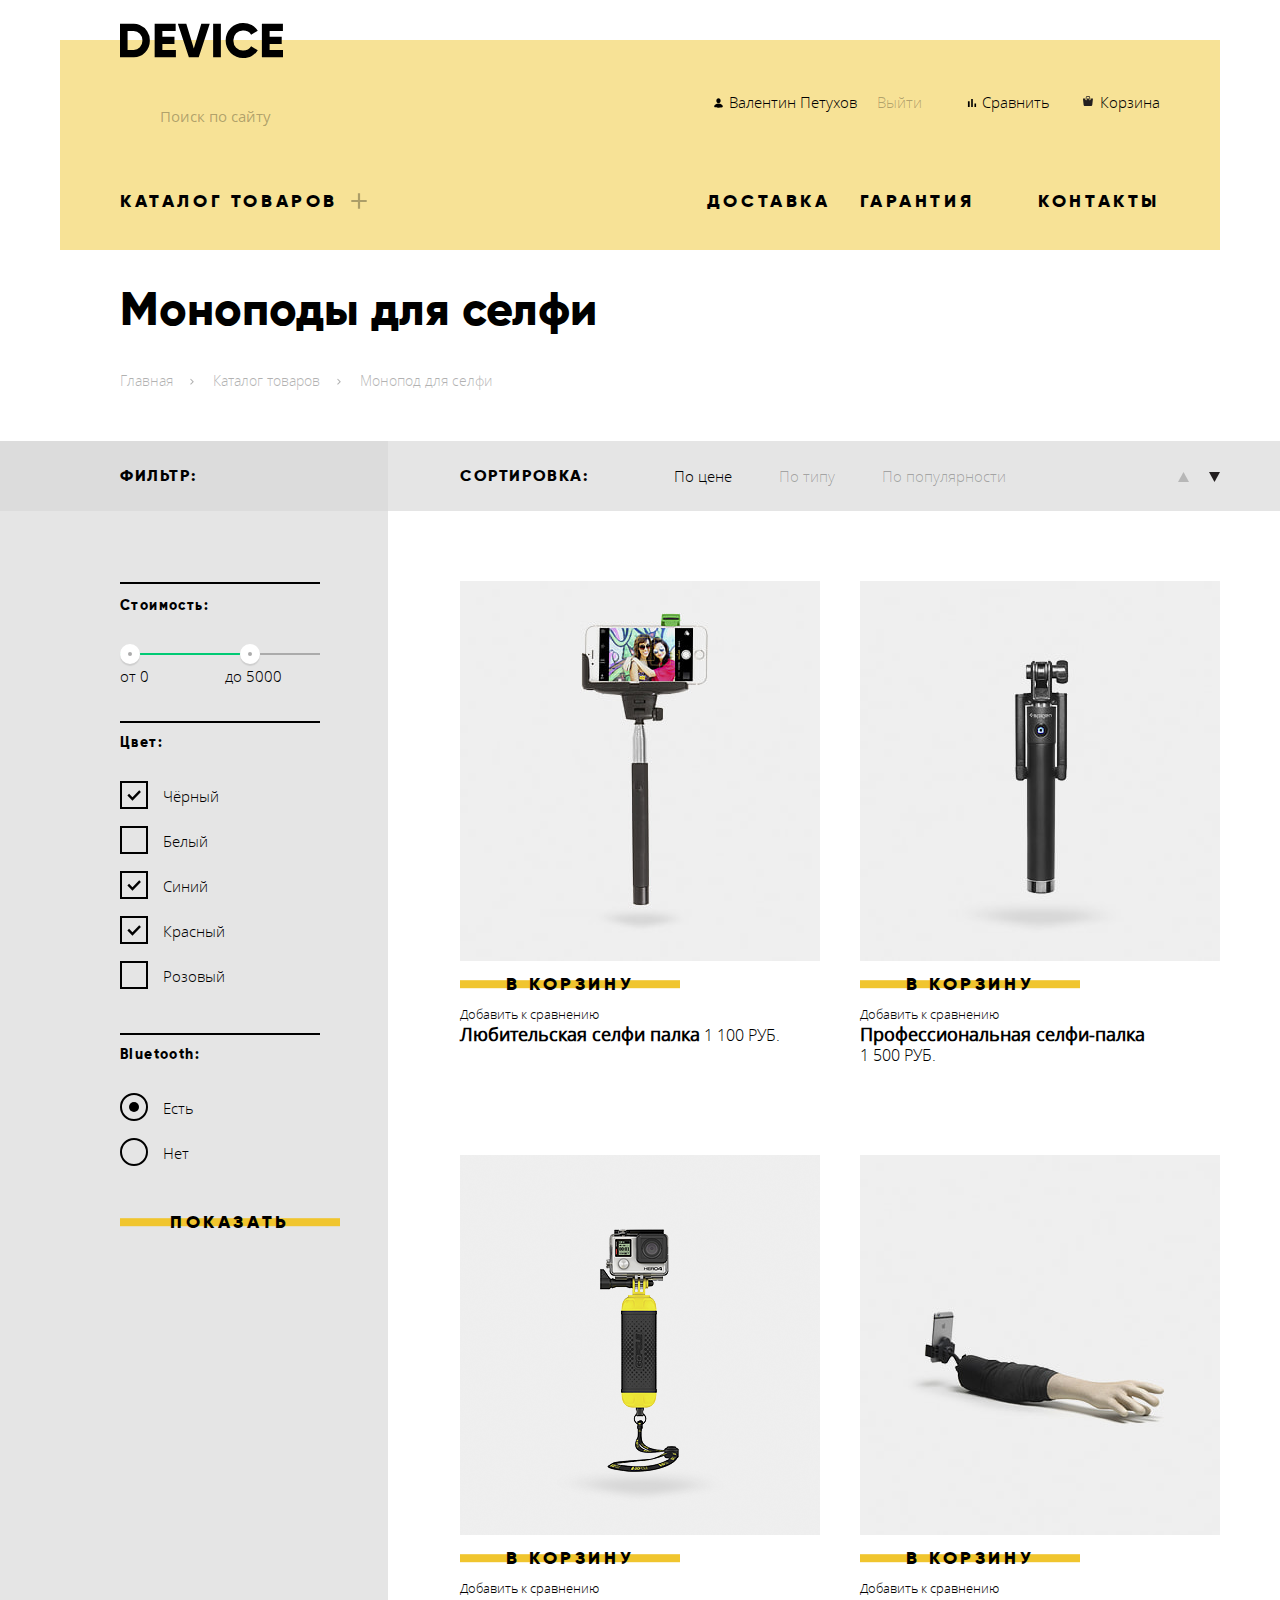
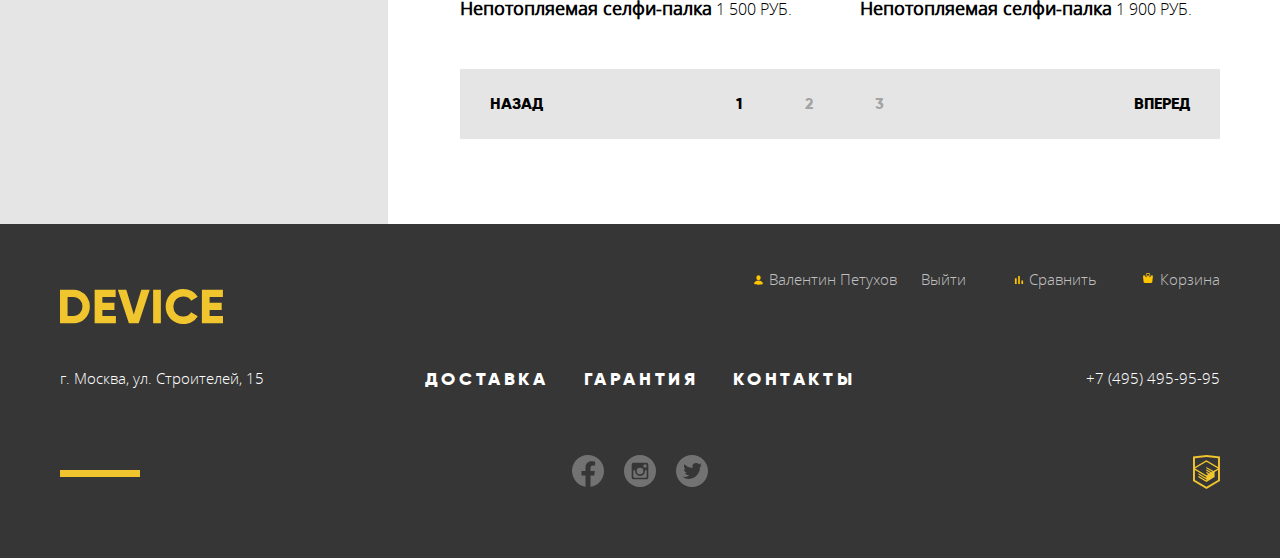
==== commit e3473cc7: "добавил классов для стилизации и сменил параграфы на списки в фильтре" ====
--- a/catalog.html
+++ b/catalog.html
@@ -106,7 +106,7 @@
         </ul>
       <form class="filters" action="https://echo.htmlacademy.ru" method="post">
           <fieldset class="filter">
-            <legend class="filter__title">Фильтр:</legend>
+            <legend class="filter__title filter__title-main">Фильтр:</legend>
             <fieldset class="filter__cost">
               <legend class="filter__title-sort">Стоимость:</legend>
               <div class="range-filter">
@@ -125,44 +125,48 @@
             </fieldset>
             <fieldset class="filter__color">
               <legend class="filter__title-sort">Цвет:</legend>
-              <p class="filter__item-list">
-                <input class="visually-hidden filter-input-checkbox filter-input"
-                type="checkbox" id="color1" name="black" checked>
-                <label class="filter__item" for="color1">Чёрный</label>
-              </p>
-              <p class="filter__item-list">
-                <input class="visually-hidden filter-input-checkbox filter-input"
-                type="checkbox" id="color2" name="white">
-                <label class="filter__item" for="color2">Белый</label>
-              </p>
-              <p class="filter__item-list">
-                <input class="visually-hidden filter-input-checkbox filter-input"
-                type="checkbox" id="color3" name="blue" checked>
-                <label class="filter__item" for="color3">Синий</label>
-              </p>
-              <p class="filter__item-list">
-                <input class="visually-hidden filter-input-checkbox filter-input"
-                type="checkbox" id="color4" name="red" checked>
-                <label class="filter__item" for="color4">Красный</label>
-              </p>
-              <p class="filter__item-list">
-                <input class="visually-hidden filter-input-checkbox filter-input"
-                type="checkbox" id="color5" name="pink">
-                <label class="filter__item" for="color5">Розовый</label>
-              </p>
+              <ul class="filter__item-list">
+                <li>
+                  <input class="visually-hidden filter-input-checkbox filter-input"
+                         type="checkbox" id="color1" name="black" checked>
+                  <label class="filter__item" for="color1">Чёрный</label>
+                </li>
+                <li>
+                  <input class="visually-hidden filter-input-checkbox filter-input"
+                         type="checkbox" id="color2" name="white">
+                  <label class="filter__item" for="color2">Белый</label>
+                </li>
+                <li>
+                  <input class="visually-hidden filter-input-checkbox filter-input"
+                         type="checkbox" id="color3" name="blue" checked>
+                  <label class="filter__item" for="color3">Синий</label>
+                </li>
+                <li>
+                  <input class="visually-hidden filter-input-checkbox filter-input"
+                         type="checkbox" id="color4" name="red" checked>
+                  <label class="filter__item" for="color4">Красный</label>
+                </li>
+                <li>
+                  <input class="visually-hidden filter-input-checkbox filter-input"
+                         type="checkbox" id="color5" name="pink">
+                  <label class="filter__item" for="color5">Розовый</label>
+                </li>
+              </ul>
             </fieldset>
             <fieldset class="filter__bt">
               <legend class="filter__title-sort">Bluetooth:</legend>
-              <p class="filter__item-list">
-                <input class="visually-hidden filter-input-radio filter-input"
-                type="radio" id="b-yes" value="bluetooth-yes" name="filter-bluetooth" checked>
-                <label class="filter__item" for="b-yes">Есть</label>
-              </p>
-              <p class="filter__item-list">
-                <input class="visually-hidden filter-input-radio filter-input"
-                type="radio" id="b-no" value="bluetooth-тщ" name="filter-bluetooth">
-                <label class="filter__item" for="b-no">Нет</label>
-              </p>
+              <ul class="filter__item-list">
+                <li>
+                  <input class="visually-hidden filter-input-radio filter-input"
+                         type="radio" id="b-yes" value="bluetooth-yes" name="filter-bluetooth" checked>
+                  <label class="filter__item" for="b-yes">Есть</label>
+                </li>
+                <li>
+                  <input class="visually-hidden filter-input-radio filter-input"
+                         type="radio" id="b-no" value="bluetooth-тщ" name="filter-bluetooth">
+                  <label class="filter__item" for="b-no">Нет</label>
+                </li>
+              </ul>
             </fieldset>
             <button class="link link--btn-filter" type="submit">Показать</button>
           </fieldset>
--- a/css/style.css
+++ b/css/style.css
@@ -349,7 +349,6 @@
 .contacts__description,
 .address-footer,
 .copyright,
-.filter__item-list,
 .filter__title,
 .product-card__name {
   margin: 0;
@@ -759,6 +758,12 @@
   line-height: 17px;
 }
 
+.filter__item-list {
+  margin: 30px 0 0 0;
+  padding: 0;
+  list-style: none;
+}
+
 .filter__cost,
 .filter__color,
 .filter__bt,
@@ -767,13 +772,13 @@
 }
 
 .filter__cost {
-  margin: 0;
+  margin: 86px 0 0 0;
   padding: 0;
   border: none;
 }
 
 .range-filter {
-  width: 237px;
+  width: 200px;
 }
 
 .range-controls {
@@ -827,7 +832,7 @@
 }
 
 .price-controls .max-price {
-  left: 120px;
+  left: 105px;
 }
 
 .link--btn-filter {
@@ -862,8 +867,6 @@
 
 .catalog__item {
   position: relative;
-  display: grid;
-  grid-gap: 38px;
 }
 
 .catalog-item__img:hover {
@@ -942,6 +945,7 @@
 
 .catalog__link {
   letter-spacing: 0.05em;
+  margin-top: 38px;
 }
 
 .page {
@@ -1287,9 +1291,74 @@
 }
 
 .filters {
+  position: relative;
   margin-left: 60px;
 }
 
+.filters::before {
+  z-index: -2;
+  content: "";
+  position: absolute;
+  top: 70px;
+  right: 0;
+  background-color: var(--basic-grey-light);
+  width: 508px;
+  height: 1315px;
+}
+.filter,
+.filter__color,
+.filter__bt {
+  position: relative;
+  border: none;
+  padding: 0;
+  margin: 0;
+}
+
+.filter__color {
+  margin-top: 25px;
+}
+
+.filter__title,
+.filter__item-sort,
+.sort-filter__arrow-nav {
+  padding-top: 25px;
+  padding-bottom: 25px;
+}
+
+.filter__title-main::before {
+  content: "";
+  position: absolute;
+  top: 0;
+  right: -2px;
+  background-color: var(--basic-grey-shadow);
+  width: 510px;
+  height: 70px;
+  z-index: -1;
+}
+
+.filter__color::before,
+.filter__cost::before,
+.filter__bt::before {
+  content: "";
+  position: absolute;
+  left: 0;
+  background-color: var(--basic-black);
+  width: 200px;
+  height: 2px;
+}
+
+.filter__cost::before {
+  top: 71px;
+}
+
+.filter__color::before,
+.filter__bt::before {
+  top: -30px;
+}
+
+.filter__bt {
+  margin-top: 40px;
+}
 
 .filter__item {
   position: relative;
@@ -1404,13 +1473,25 @@
 .catalog-list {
   display: grid;
   grid-template-columns: 1fr 1fr;
+  grid-gap: 40px;
 }
 
 .sort-filter {
+  position: relative;
   display: grid;
   grid-template-columns: 1fr 2fr 1fr;
   margin-bottom: 70px;
-  /*background-color: var(--basic-grey-light);*/
+}
+
+.sort-filter::before {
+  content: "";
+  position: absolute;
+  top: 0;
+  left: -72px;
+  background-color: var(--basic-grey-light);
+  width: 1023px;
+  height: 70px;
+  z-index: -1;
 }
 
 .arrow:hover path {
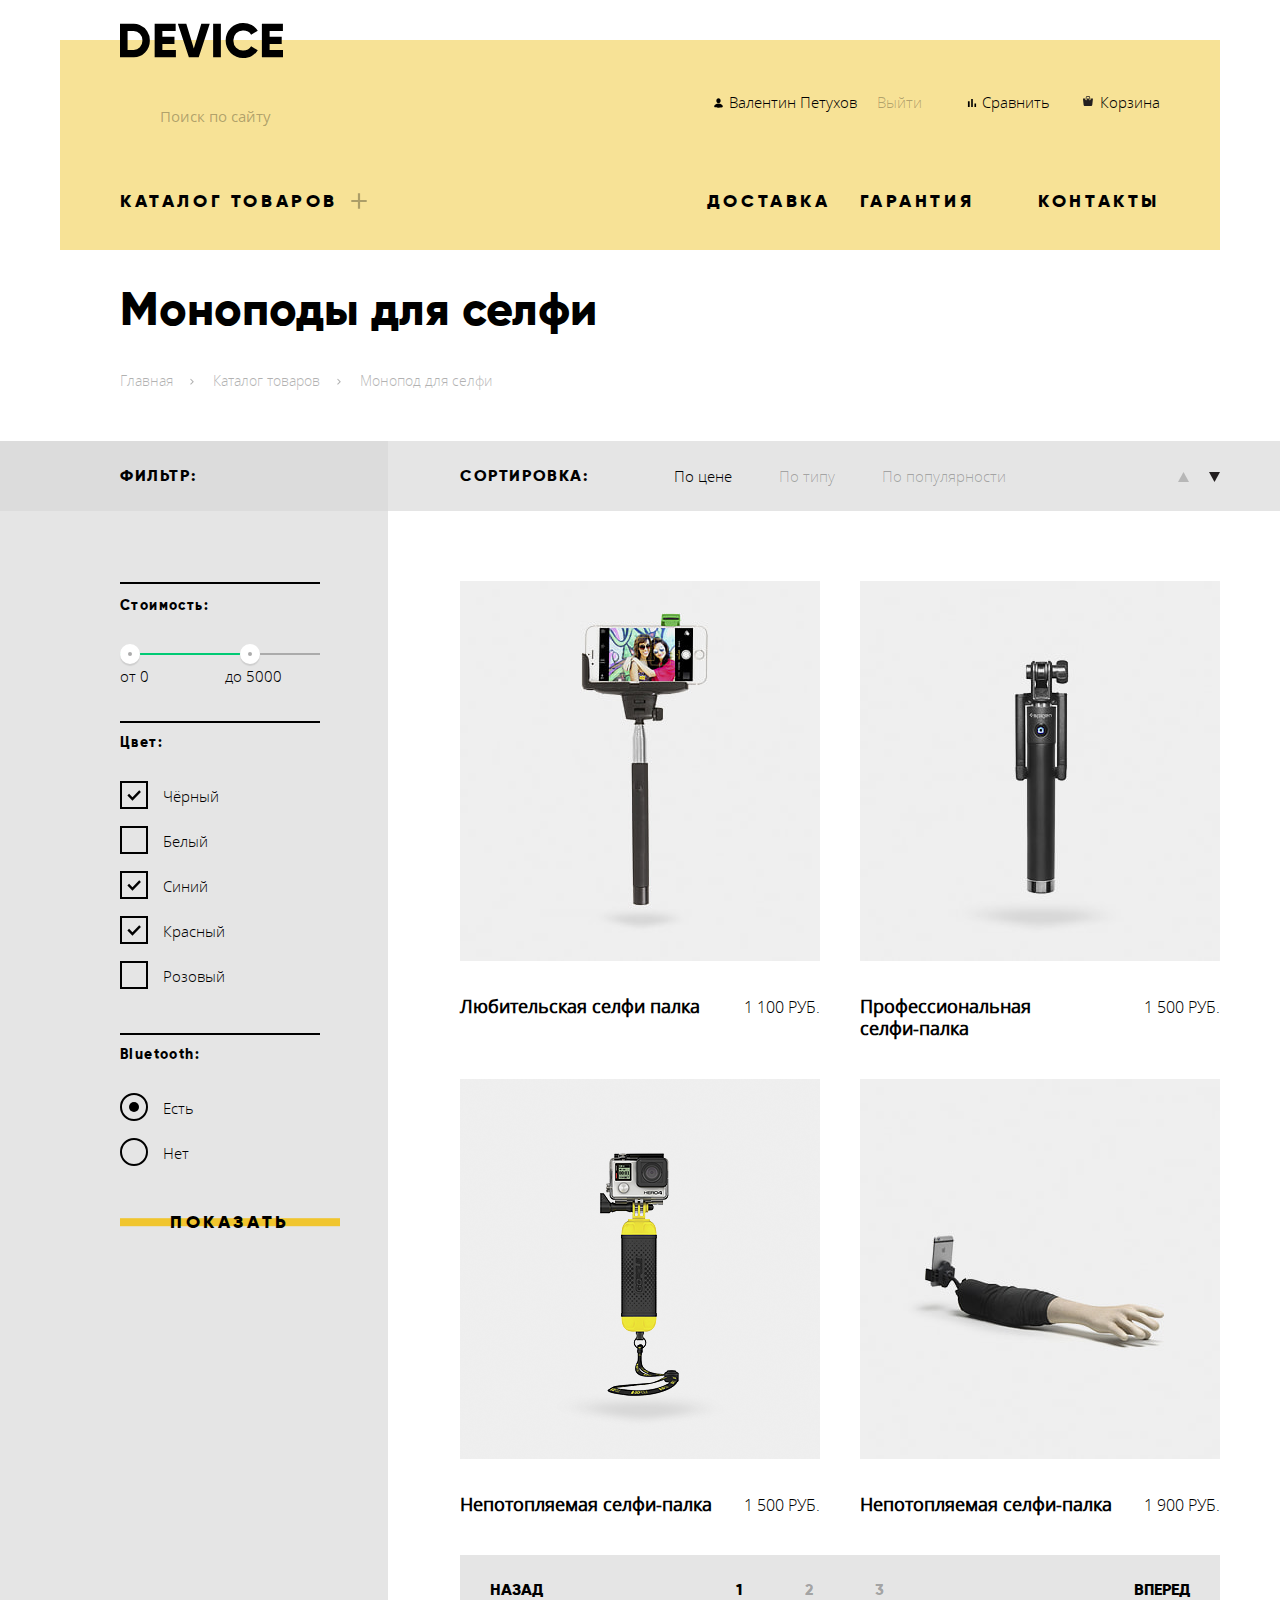
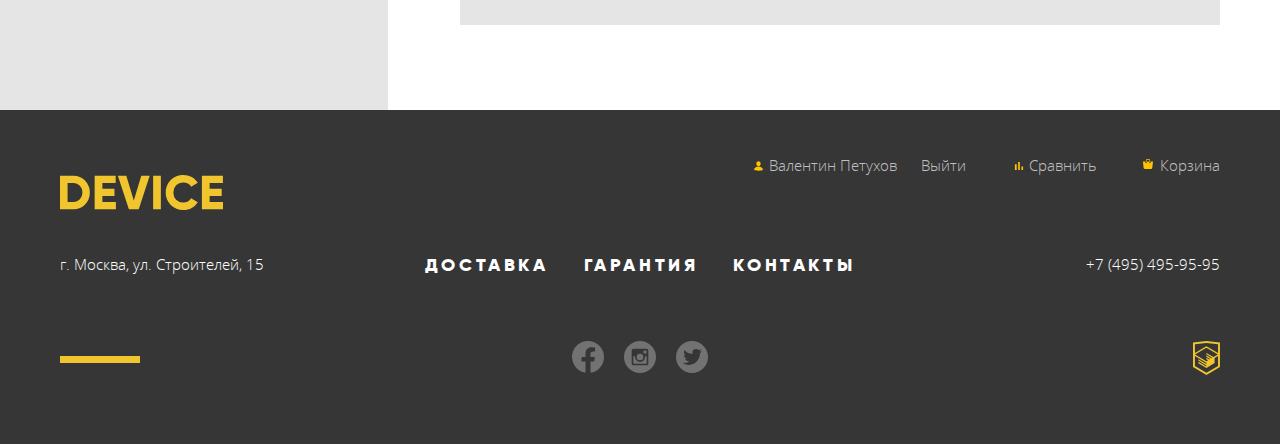
==== commit 94752368: "Добавил классов для стилизации карточки товара" ====
--- a/catalog.html
+++ b/catalog.html
@@ -198,48 +198,64 @@
               <article class="product-card">
                 <img class="product-card__img" src="img/product_1.jpg" width="360" height="380"
                      alt="Любительская селфи палка. 1100 руб.">
-                <a class="link" href="#">В корзину</a>
-                <a class="product-card__comparison" href="#">Добавить к сравнению</a>
-                <a href="#">
-                  <h3 class="product-card__name">Любительская селфи палка</h3>
-                </a>
-                <a class="product-card__price" href="#">1 100 руб.</a>
+                <div class="product-card__wrapper">
+                  <a class="link" href="#">В корзину</a>
+                  <a class="product-card__comparison" href="#">Добавить к сравнению</a>
+                </div>
+                <div class="product-card__name-price">
+                  <a href="#">
+                    <h3 class="product-card__name">Любительская селфи палка</h3>
+                  </a>
+                  <a class="product-card__price" href="#">1 100 руб.</a>
+                </div>
               </article>
             </li>
           <li class="catalog-list__item">
               <article class="product-card">
                 <img class="product-card__img" src="img/product_2.jpg" width="360" height="380"
                      alt="Профессиональная селфи-палка. 1500 руб.">
-                <a class="link" href="#">В корзину</a>
-                <a class="product-card__comparison" href="#">Добавить к сравнению</a>
-                <a href="#">
-                  <h3 class="product-card__name">Профессиональная селфи-палка</h3>
-                </a>
-                <a class="product-card__price" href="#">1 500 руб.</a>
+                <div class="product-card__wrapper">
+                  <a class="link" href="#">В корзину</a>
+                  <a class="product-card__comparison" href="#">Добавить к сравнению</a>
+                </div>
+                <div class="product-card__name-price">
+                  <a href="#">
+                    <h3 class="product-card__name">Профессиональная<br> селфи-палка</h3>
+                  </a>
+                  <a class="product-card__price" href="#">1 500 руб.</a>
+                </div>
               </article>
             </li>
           <li class="catalog-list__item">
               <article class="product-card">
                 <img class="product-card__img" src="img/product_3.jpg" width="360" height="380"
                      alt="Непотопляемая селфи-палка. 1500 руб.">
-                <a class="link" href="#">В корзину</a>
-                <a class="product-card__comparison" href="#">Добавить к сравнению</a>
-                <a href="#">
-                  <h3 class="product-card__name">Непотопляемая селфи-палка</h3>
-                </a>
-                <a class="product-card__price" href="#">1 500 руб.</a>
+                <div class="product-card__wrapper">
+                  <a class="link" href="#">В корзину</a>
+                  <a class="product-card__comparison" href="#">Добавить к сравнению</a>
+                </div>
+                <div class="product-card__name-price">
+                  <a href="#">
+                    <h3 class="product-card__name">Непотопляемая селфи-палка</h3>
+                  </a>
+                  <a class="product-card__price" href="#">1 500 руб.</a>
+                </div>
               </article>
             </li>
           <li class="catalog-list__item">
               <article class="product-card">
                 <img class="product-card__img" src="img/product_4.jpg" width="360" height="380"
                      alt="Селфи-палка &laquo;Следуй за мной&raquo;. 1900 руб.">
-                <a class="link" href="#">В корзину</a>
-                <a class="product-card__comparison" href="#">Добавить к сравнению</a>
-                <a href="#">
-                  <h3 class="product-card__name">Непотопляемая селфи-палка</h3>
-                </a>
-                <a class="product-card__price" href="#">1 900 руб.</a>
+                <div class="product-card__wrapper">
+                  <a class="link" href="#">В корзину</a>
+                  <a class="product-card__comparison" href="#">Добавить к сравнению</a>
+                </div>
+                <div class="product-card__name-price">
+                  <a href="#">
+                    <h3 class="product-card__name">Непотопляемая селфи-палка</h3>
+                  </a>
+                  <a class="product-card__price" href="#">1 900 руб.</a>
+                </div>
               </article>
             </li>
         </ul>
--- a/css/style.css
+++ b/css/style.css
@@ -567,7 +567,8 @@
 }
 
 .filter__title,
-.filter__title-sort {
+.filter__title-sort,
+.product-card__comparison {
   letter-spacing: 0.1em;
 }
 
@@ -1515,14 +1516,61 @@
   justify-self: end;
 }
 
+/*Карточка товара*/
+
 .product-card {
+  position: relative;
   width: 360px;
-  margin-bottom: 50px;
-}
+  z-index: 1;
+}
+
+.product-card:hover .product-card__img {
+  opacity: 0.7;
+}
+
+.product-card:hover .product-card__wrapper {
+  visibility: visible;
+}
+
+.product-card__wrapper {
+  position: absolute;
+  visibility: hidden;
+  top: 0;
+  left: 0;
+  width: 360px;
+  height: 380px;
+  display: flex;
+  flex-direction: column;
+  justify-content: center;
+  align-items: center;
+  z-index: 1;
+}
+
+.product-card__comparison {
+  color: var(--basic-black-06);
+  margin-top: 22px;
+}
+
+.product-card__comparison:hover {
+  color: var(--basic-black);
+}
+
+.product-card__comparison:active {
+  color: var(--basic-black-02);
+}
+
+.product-card__name-price {
+  display: flex;
+  justify-content: space-between;
+  margin-top: 30px;
+  align-items: baseline;
+}
+
 
 .pagination {
   display: grid;
   grid-template-columns: 4fr 1fr 1fr 1fr 4fr;
+  margin-top: 40px;
 }
 
 .pagination__link {
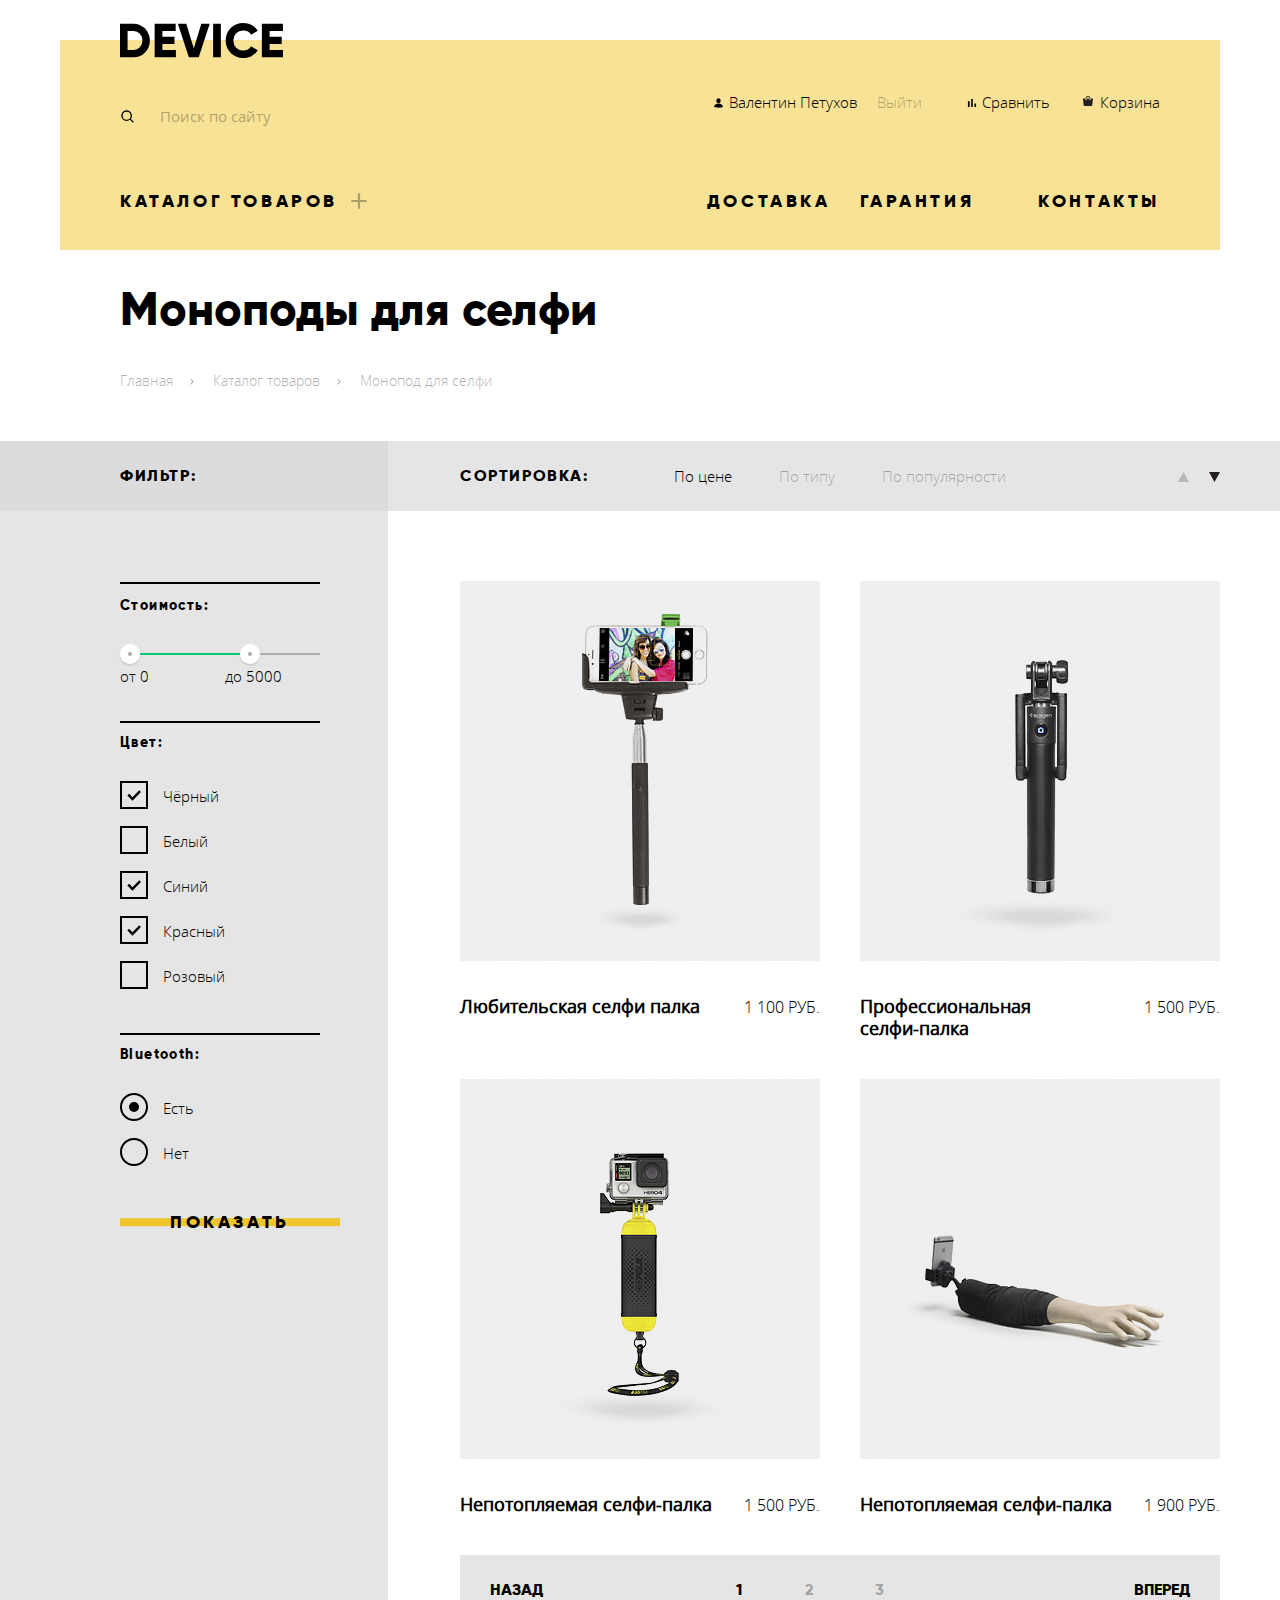
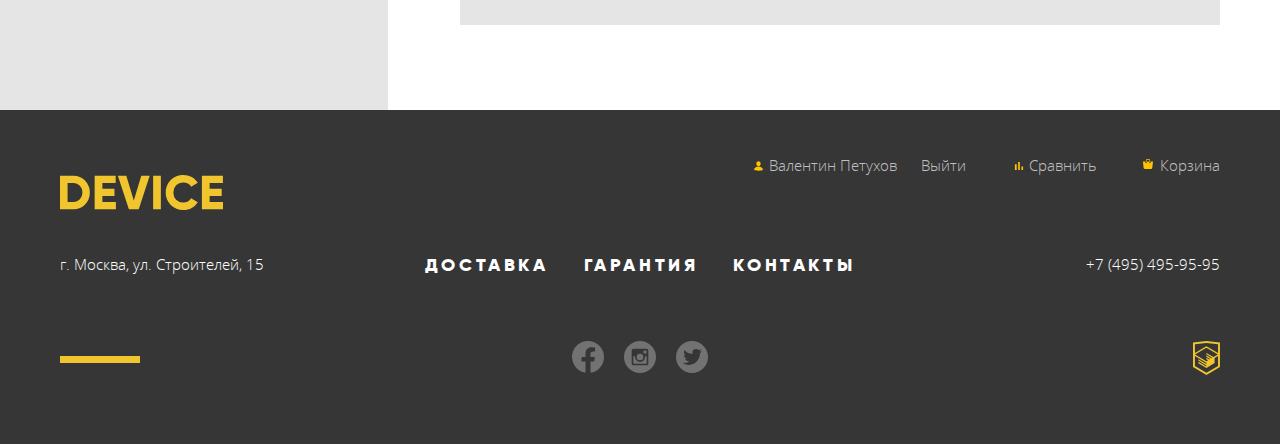
==== commit 742384b9: "удалил пробелы, изменил строку поиска в каталоге" ====
--- a/catalog.html
+++ b/catalog.html
@@ -26,10 +26,10 @@
         <div class="site-navigation">
           <div class="site-navigation__wrapper">
             <form class="search-form" action="https://echo.htmlacademy.ru" method="post">
-              <label>
+              <label for="search">
                 <span class="visually-hidden">Поиск</span>
-                <input class="search-form__input" type="search" name="search" placeholder="Поиск по&nbsp;сайту">
               </label>
+              <input class="search-form__input" type="search" name="search" id="search" placeholder="Поиск по&nbsp;сайту">
               <button class="btn-search" type="submit">Найти</button>
             </form>
             <ul class="menu">
--- a/css/style.css
+++ b/css/style.css
@@ -129,6 +129,21 @@
 }
 
 /*Поисковая строка*/
+.search-form {
+  position: relative;
+}
+
+.search-form::before {
+  content: "";
+  position: absolute;
+  top: 17px;
+  left: 0;
+  width: 16px;
+  height: 16px;
+  background-image: url(../img/icon/icon_search.svg);
+  background-repeat: no-repeat;
+  z-index: 1;
+}
 
 .search-form__input::-webkit-input-placeholder {
   color: var(--basic-black-03);
@@ -440,6 +455,7 @@
 .slider {
   position: relative;
   margin-top: -82px;
+  z-index: 2;
 }
 
 .slider__item {
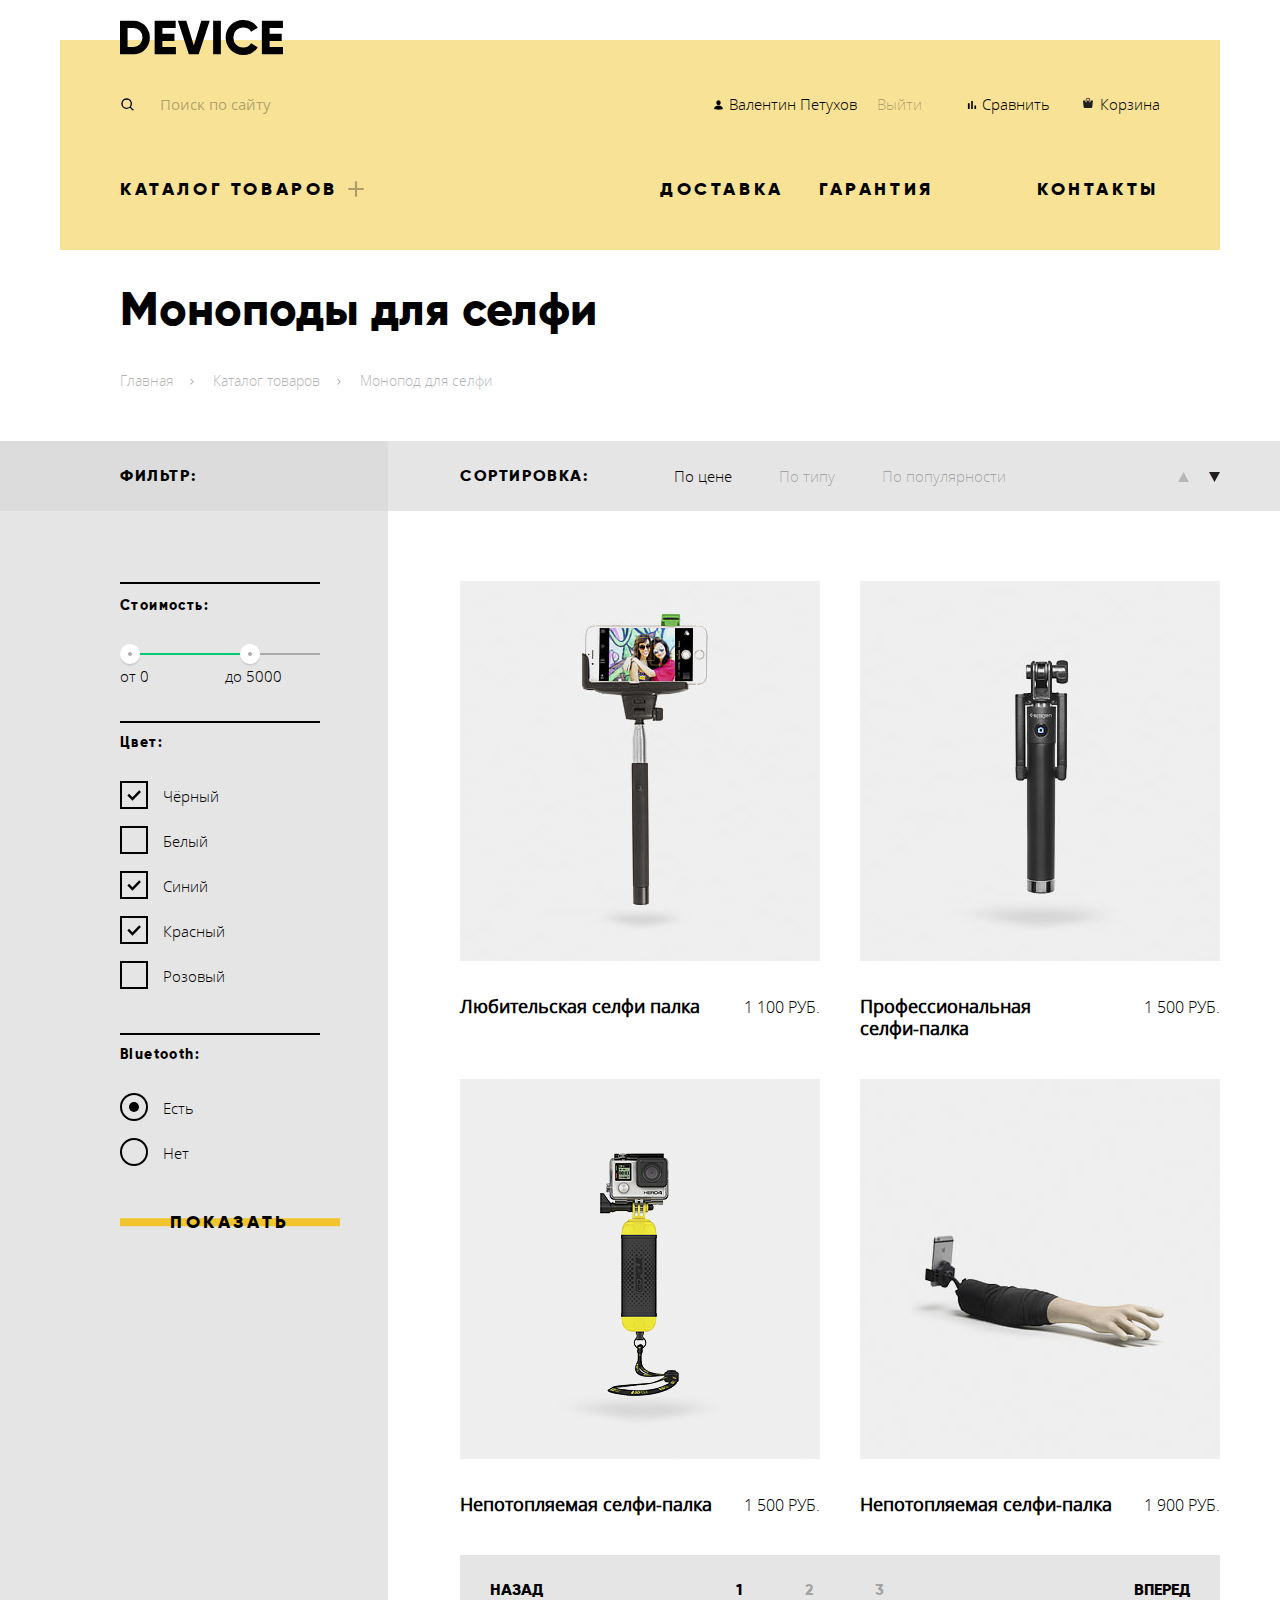
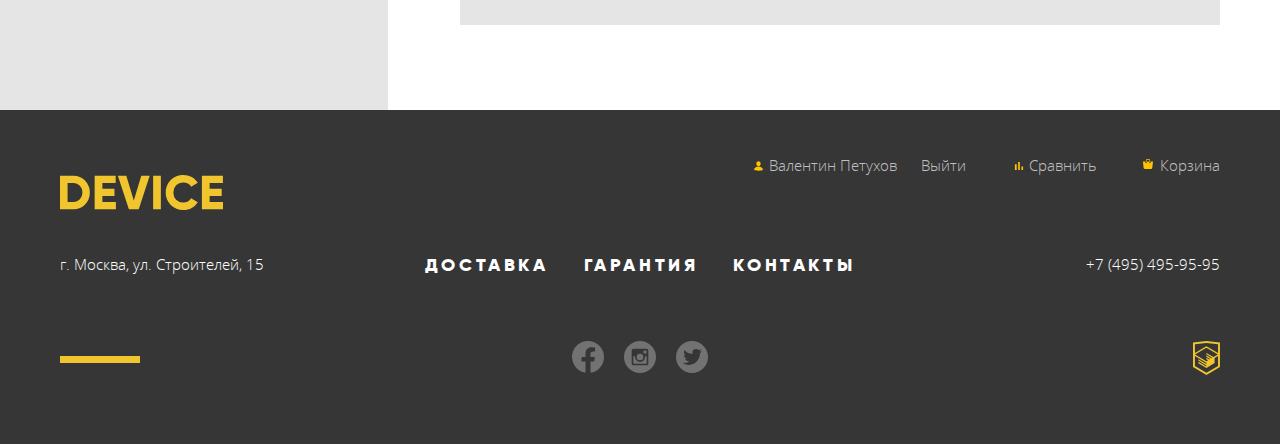
==== commit fcd4fbe0: "Пофиксил косяки, починил наведение на каталог товаров" ====
--- a/catalog.html
+++ b/catalog.html
@@ -49,32 +49,30 @@
           </div>
           <ul class="nav-menu">
             <li class="nav-menu__item">
-              <a class="nav-menu__link link-catalog" href="#">Каталог товаров</a>
               <div class="catalog-menu__submenu">
-                <ul class="catalog-menu">
-                  <li class="catalog-menu__item">
-                    <a class="catalog-menu__link" href="#">Вирутальная реальность</a>
-                  </li>
-                  <li class="catalog-menu__item">
-                    <a class="catalog-menu__link" href="#">Моноподы для селфи</a>
-                  </li>
-                  <li class="catalog-menu__item">
-                    <a class="catalog-menu__link" href="#">Экшн-камеры</a>
-                  </li>
-                </ul>
-                <ul class="catalog-menu">
-                  <li class="catalog-menu__item">
-                    <a class="catalog-menu__link" href="#">Фитнес браслеты</a>
-                  </li>
-                  <li class="catalog-menu__item">
-                    <a class="catalog-menu__link" href="#">Умные часы</a>
-                  </li>
-                </ul>
-                <ul class="catalog-menu">
-                  <li class="catalog-menu__item">
-                    <a class="catalog-menu__link" href="#">Квадрокоптер</a>
-                  </li>
-                </ul>
+                <a class="nav-menu__link link-catalog" href="#">Каталог товаров</a>
+                <section class="nav-menu__advanced">
+                  <ul class="catalog-menu">
+                    <li class="catalog-menu__item">
+                      <a class="catalog-menu__link" href="#">Вирутальная реальность</a>
+                    </li>
+                    <li class="catalog-menu__item">
+                      <a class="catalog-menu__link" href="#">Фитнес браслеты</a>
+                    </li>
+                    <li class="catalog-menu__item">
+                      <a class="catalog-menu__link" href="#">Квадрокоптер</a>
+                    </li>
+                    <li class="catalog-menu__item">
+                      <a class="catalog-menu__link" href="catalog.html">Моноподы для селфи</a>
+                    </li>
+                    <li class="catalog-menu__item">
+                      <a class="catalog-menu__link" href="#">Умные часы</a>
+                    </li>
+                    <li class="catalog-menu__item">
+                      <a class="catalog-menu__link" href="#">Экшн-камеры</a>
+                    </li>
+                  </ul>
+                </section>
               </div>
             </li>
             <li class="nav-menu__item">
@@ -310,13 +308,13 @@
           </a>
           <p class="address-footer">г. Москва, ул. Строителей, 15</p>
           <ul class="nav-menu nav-menu--low">
-            <li class="nav-menu__item nav-menu__item--low">
+            <li class="nav-menu__item--low">
               <a class="nav-menu__link nav-menu__link--low" href="#">Доставка</a>
             </li>
-            <li class="nav-menu__item nav-menu__item--low">
+            <li class="nav-menu__item--low">
               <a class="nav-menu__link nav-menu__link--low" href="#">Гарантия</a>
             </li>
-            <li class="nav-menu__item nav-menu__item--low">
+            <li class="nav-menu__item--low">
               <a class="nav-menu__link nav-menu__link--low" href="#">Контакты</a>
             </li>
           </ul>
--- a/css/style.css
+++ b/css/style.css
@@ -124,7 +124,7 @@
   display: flex;
   justify-content: space-between;
   flex-wrap: wrap;
-  margin-top: 30px;
+  margin-top: 20px;
   margin-bottom: 50px;
 }
 
@@ -264,12 +264,17 @@
 .menu {
   display: flex;
   flex-wrap: wrap;
+  align-items: center;
+  justify-content: flex-end;
 }
 
 .nav-menu {
   display: flex;
-  justify-content: space-between;
   flex-wrap: wrap;
+}
+
+.nav-menu:first-child {
+  justify-content: end;
 }
 
 
@@ -564,7 +569,9 @@
 }
 
 .svg-logo {
-  margin-top: -17px;
+  position: absolute;
+  top: -20px;
+  display: inline-block;
 }
 
 .menu__link,
@@ -687,7 +694,7 @@
   content: "";
   position: absolute;
   top: 0;
-  right: 335px;
+  left: 225px;
   width: 20px;
   height: 20px;
   background-image: url("../img/icon/icon_plus.svg");
@@ -695,54 +702,70 @@
   background-position: 0 0;
 }
 
-.link-contact {
-  margin-left: 60px;
-}
-
-.link-guarantees {
-  margin-left: 25px;
-}
+/*.link-contact {*/
+/*  margin-left: 60px;*/
+/*}*/
+
+/*.link-guarantees {*/
+/*  margin-left: 25px;*/
+/*}*/
 
 .menu__item--low:first-child {
   margin-right: 24px;
 }
 
 .catalog-menu__submenu {
-  display: flex;
-  margin-top: 18px;
+  display: inline-block;
+}
+
+.catalog-menu__submenu:hover .nav-menu__advanced {
+  display: block;
+}
+
+.nav-menu__advanced {
+  width: 1160px;
+  position: absolute;
+  top: 160px;
+  left: 0;
+  right: 0;
+  z-index: 10;
+  box-sizing: border-box;
+  background-color: var(--special-yellow);
+  padding: 10px 60px 30px;
+  display: none;
+}
+
+.nav-menu__advanced:hover .slider {
+  z-index: -1;
 }
 
 .catalog-menu {
-  margin-right: 61px;
-}
-
-.catalog-menu__item {
-  margin-bottom: 20px;
-}
-
-.nav-menu__item:first-child {
-  position: relative;
-  display: inline-block;
-}
-
-.nav-menu__item:first-child:hover .catalog-menu__submenu {
-  visibility: visible;
-  /*хз как сделать не могу додуматься*/
-  /*content: "";*/
-  /*position: absolute;*/
-  /*top: 20px;*/
-  /*left: -60px;*/
-  /*width: 1160px;*/
-  /*height: 146px;*/
-  /*background-color: var(--special-yellow);*/
+  padding: 0;
+  display: grid;
+  grid-template-columns: repeat(3,max-content);
+  grid-template-rows: repeat(3,min-content);
+  column-gap: 61px;
+  row-gap: 20px;
+}
+
+.catalog-menu__item:nth-of-type(5) {
+  grid-column: 2 / -1;
 }
 
 .nav-menu__item:first-child:hover .slider {
   z-index: 1;
 }
 
-.catalog-menu__submenu {
-  visibility: hidden;
+.nav-menu__item:first-of-type {
+  width: 540px;
+}
+
+.nav-menu__item:nth-of-type(2) {
+  width: 159px;
+}
+
+.nav-menu__item:nth-of-type(3) {
+  width: 218px;
 }
 
 .breadcrumbs__link {
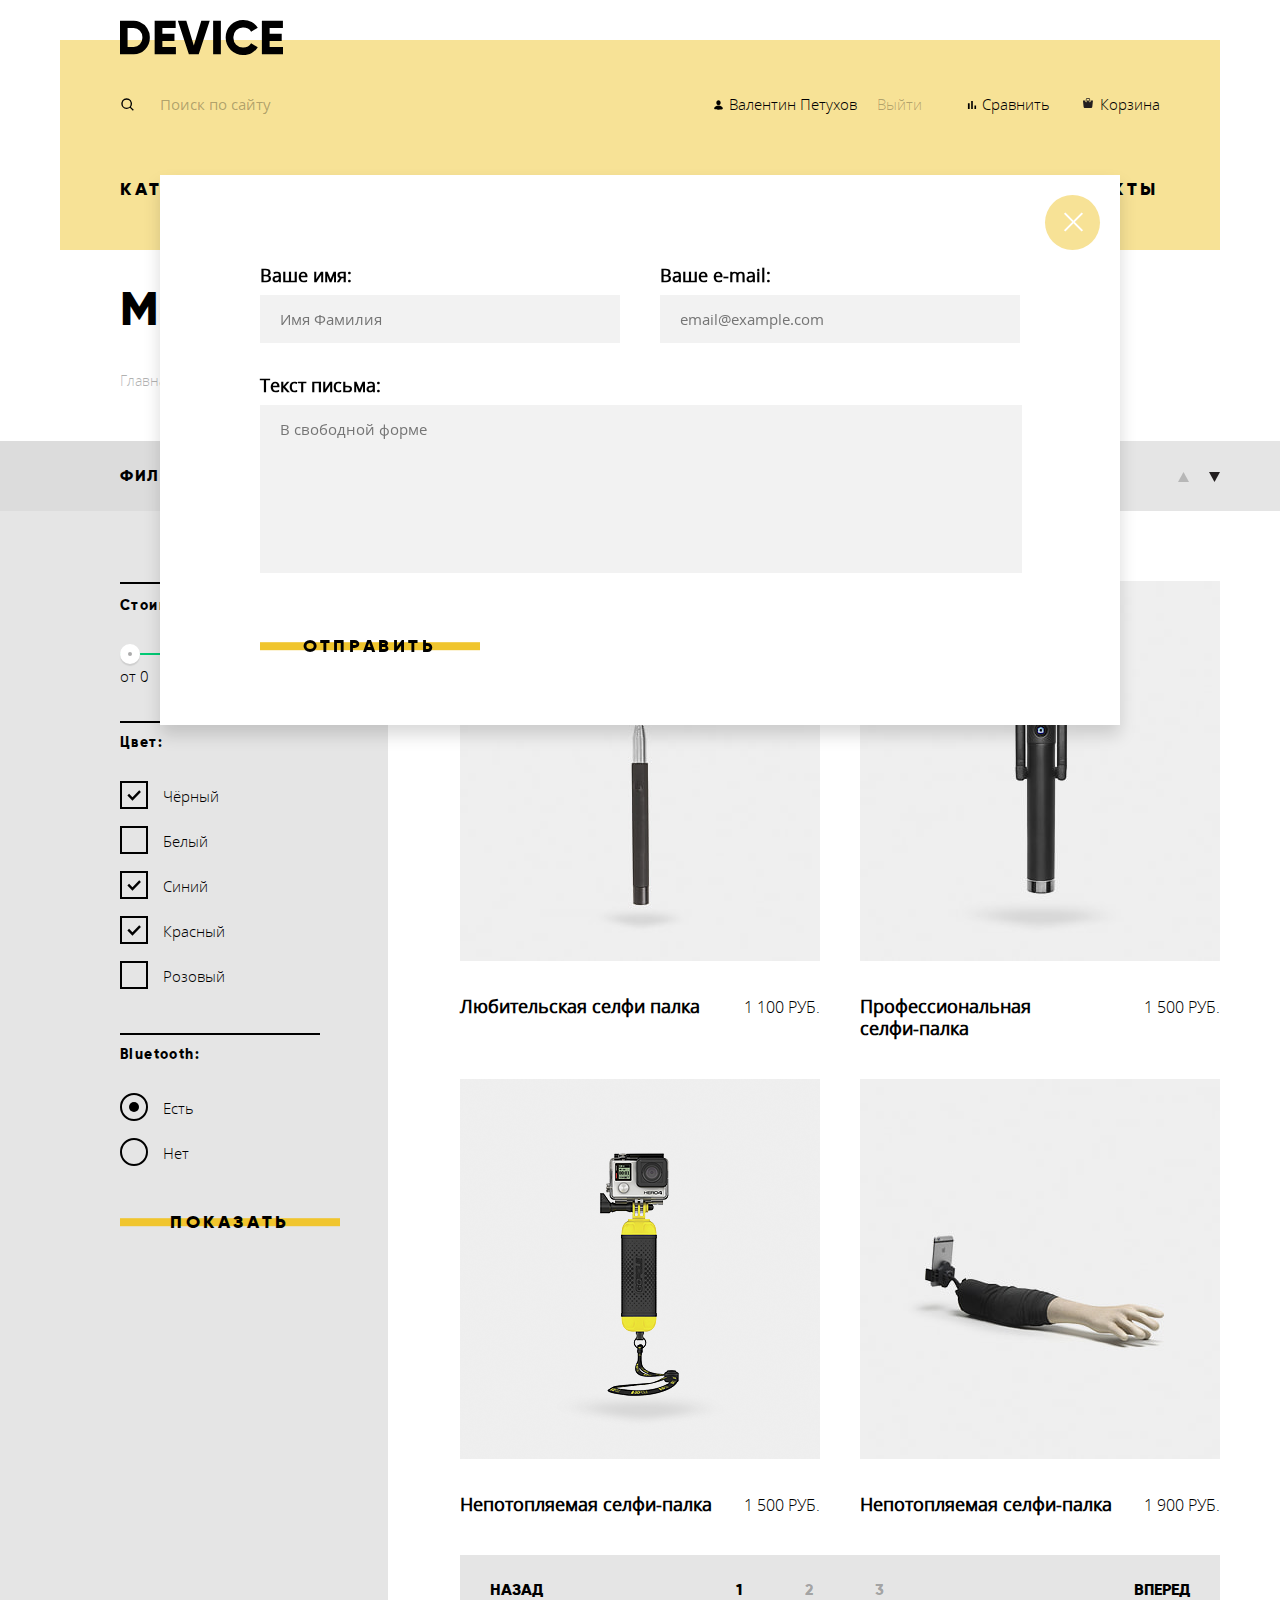
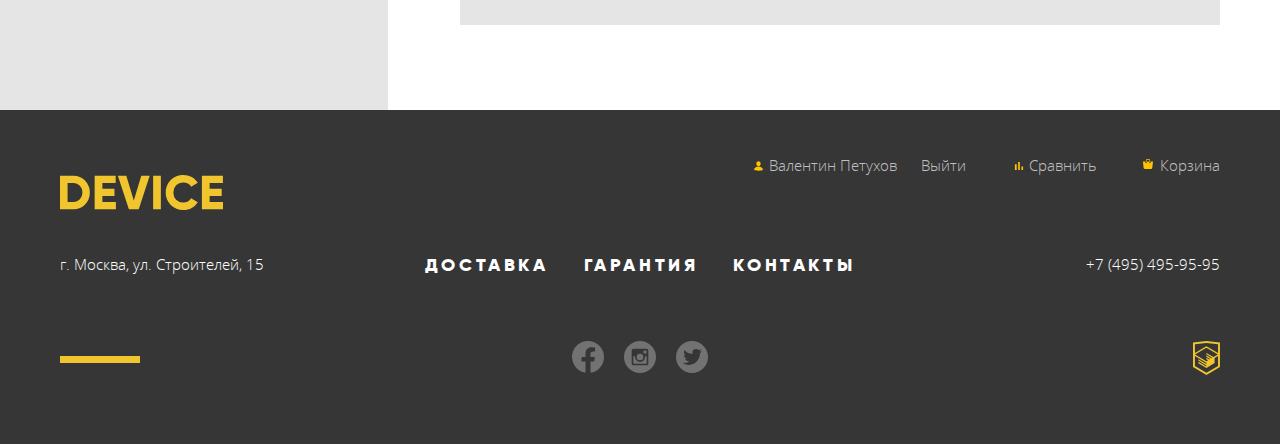
==== commit 1b501cee: "Модальное окно обратной связи" ====
--- a/catalog.html
+++ b/catalog.html
@@ -364,5 +364,33 @@
         </div>
       </div>
     </footer>
+
+    <section class="modal modal-login">
+      <h2 class="visually-hidden">Напишите нам если у Вас остались вопросы!</h2>
+      <div class="modal-wrapper">
+        <form action="https://echo.htmlacademy.ru" method="post">
+          <fieldset class="write-us">
+            <legend class="visually-hidden">Форма обратной связи</legend>
+            <ul class="write-us-list">
+              <li>
+                <label for="user-name">Ваше имя:</label>
+                <input class="name-user" type="text" id="user-name" placeholder="Имя Фамилия">
+              </li>
+              <li>
+                <label for="user-email">Ваше e-mail:</label>
+                <input class="email-user" type="email" id="user-email" placeholder="email@example.com">
+              </li>
+              <li class="test">
+                <label for="user-massage">Текст письма:</label>
+                <textarea class="massage-user" id="user-massage" placeholder="В свободной форме"></textarea>
+              </li>
+            </ul>
+          </fieldset>
+          <button class="link link--btn-filter" type="submit">Отправить</button>
+        </form>
+      </div>
+      <button class="modal-close" type="button" aria-label="Закрыть"></button>
+    </section>
+
   </body>
 </html>
--- a/css/style.css
+++ b/css/style.css
@@ -25,6 +25,8 @@
   --bar: #00ca74;
   --toggle-bg: #ababab;
   --toggle-shadow: #cfcfcf;
+  --modal-shadow: rgba(0, 0, 0, 0.15);
+  --input-bg: #F2F2F2;
 }
 
 /** { background-color: rgba(255,0,0,.2); }*/
@@ -214,18 +216,6 @@
   visibility: visible;
 }
 
-/*тут должна быть иконка лупы*/
-/*.::before {*/
-/*  content: "";*/
-/*  position: absolute;*/
-/*  top: 0;*/
-/*  left: 0;*/
-/*  width: 16px;*/
-/*  height: 16px;*/
-/*  background-image: url("../img/icon/icon_search.svg");*/
-/*  background-repeat: no-repeat;*/
-/*}*/
-
 .btn-search {
   visibility: hidden;
   background-color: var(--special-yellow);
@@ -289,7 +279,8 @@
 .catalog-list,
 .pagination,
 .slide-service__list,
-.popular-product__list {
+.popular-product__list,
+.write-us-list {
   list-style: none;
   padding: 0;
   margin: 0;
@@ -349,14 +340,16 @@
 .about-us__title,
 .contacts__title,
 .slide-service__title,
-.catalog__list {
+.catalog__list,
+.write-us-list label {
   font-weight: 900;
 }
 
 .nav-menu,
 .link,
 .catalog__list,
-.product-card__name {
+.product-card__name,
+.write-us-list label{
   font-size: 18px;
 }
 
@@ -1488,7 +1481,8 @@
 .sort__item,
 .price-controls .min-price,
 .price-controls .max-price,
-.delivery-company__item {
+.delivery-company__item,
+.write-us-list label {
   text-transform: initial;
 }
 
@@ -1498,7 +1492,7 @@
 
 .sort__item:active,
 .sort__item--active,
-.sort__item--active:hover{
+.sort__item--active:hover {
   color: var(--basic-black);
 }
 
@@ -1653,3 +1647,104 @@
 .link__next:active {
   color: var(--basic-black-03);
 }
+
+/* Модальное окно*/
+
+.modal {
+  position: fixed;
+  top: 0;
+  right: 0;
+  bottom: 0;
+  left: 0;
+  margin: auto;
+  z-index: 21;
+
+}
+
+.modal-login {
+  width: 960px;
+  height: 550px;
+  background-color: var(--basic-white);
+  box-shadow: 0 10px 16px var(--modal-shadow);
+  display: flex;
+  justify-content: center;
+}
+
+.modal-wrapper {
+  width: 760px;
+  margin-top: 90px;
+  margin-bottom: 70px;
+}
+
+.write-us {
+  border: none;
+  margin: 0;
+  padding: 0;
+}
+
+.write-us-list {
+  display: grid;
+  grid-template-columns: 1fr 1fr;
+  grid-column-gap: 40px;
+  grid-row-gap: 32px;
+}
+
+.test {
+  grid-column: 1 / -1;
+}
+
+.name-user,
+.email-user {
+  width: 338px;
+  padding-bottom: 15px;
+}
+
+.write-us-list input,
+.write-us-list textarea{
+  margin-top: 10px;
+  background-color: var(--input-bg);
+  border: none;
+  padding-top: 16px;
+  padding-left: 20px;
+}
+
+.write-us-list label {
+  display: block;
+}
+
+.massage-user {
+  resize: none;
+  width: 740px;
+  height: 150px;
+  margin-bottom: 30px;
+}
+
+.modal-close {
+  position: absolute;
+  top: 20px;
+  right: 20px;
+  width: 55px;
+  height: 55px;
+  border-radius: 50%;
+  border: none;
+  background-color: var(--special-yellow);
+}
+
+.modal-close::before,
+.modal-close::after {
+  content: "";
+  position: absolute;
+  top: 26px;
+  left: 16px;
+  width: 25px;
+  height: 2px;
+  background-color: var(--basic-white);
+}
+
+.modal-close::before {
+  transform: rotate(45deg);
+}
+
+.modal-close::after {
+  transform: rotate(-45deg);
+}
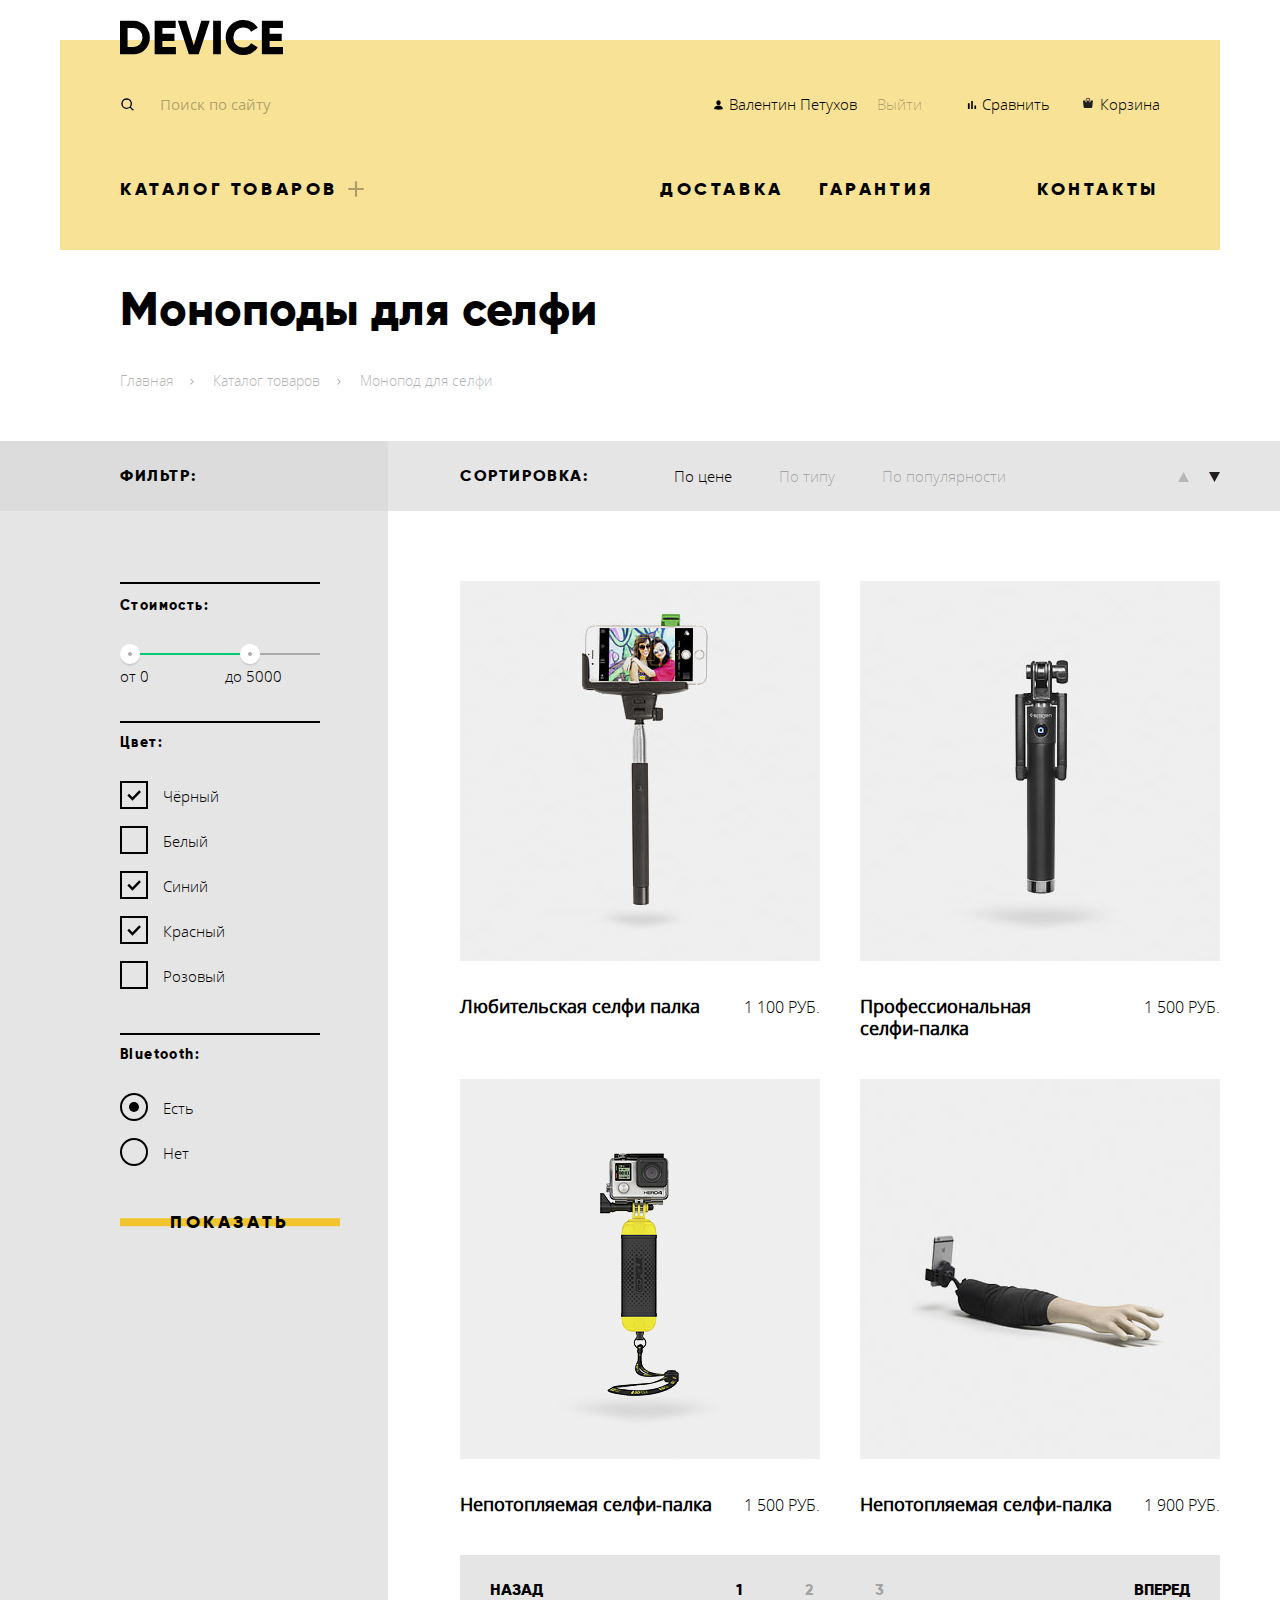
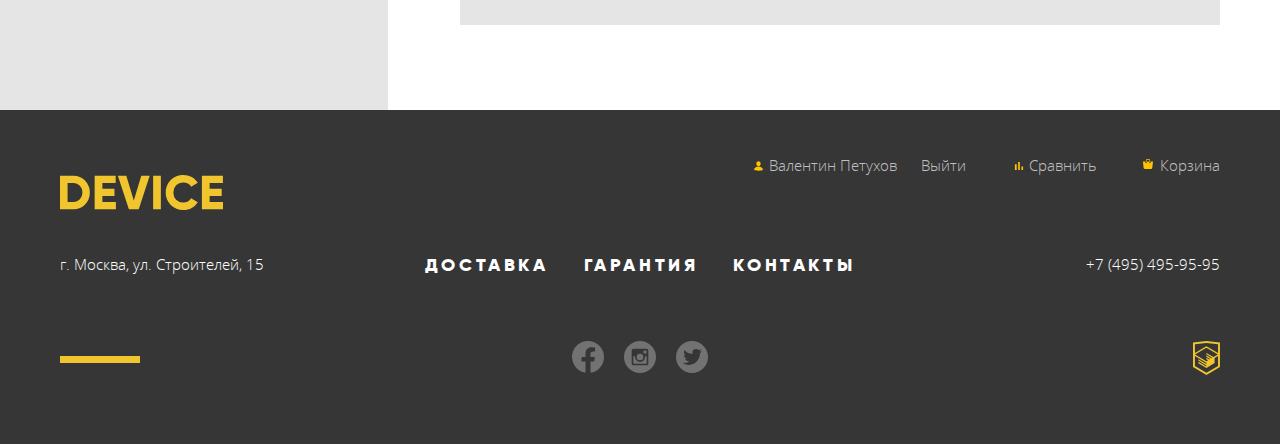
==== commit 503f921a: "Модальное окно Карты" ====
--- a/catalog.html
+++ b/catalog.html
@@ -392,5 +392,11 @@
       <button class="modal-close" type="button" aria-label="Закрыть"></button>
     </section>
 
+    <section class="modal modal-map">
+      <h2 class="visually-hidden">Мы находимся по адресу г. Москва, ул. Строителей, 15</h2>
+      <iframe class="modal-map-yandex" src="https://yandex.ru/map-widget/v1/-/CCUQBFQt2A" width="960" height="550"></iframe>
+      <button class="modal-close" type="button" aria-label="Закрыть"></button>
+    </section>
+
   </body>
 </html>
--- a/css/style.css
+++ b/css/style.css
@@ -1658,10 +1658,11 @@
   left: 0;
   margin: auto;
   z-index: 21;
-
-}
-
-.modal-login {
+  visibility: hidden;
+}
+
+.modal-login,
+.modal-map {
   width: 960px;
   height: 550px;
   background-color: var(--basic-white);
@@ -1748,3 +1749,7 @@
 .modal-close::after {
   transform: rotate(-45deg);
 }
+
+.modal-map-yandex {
+  border: none;
+}
